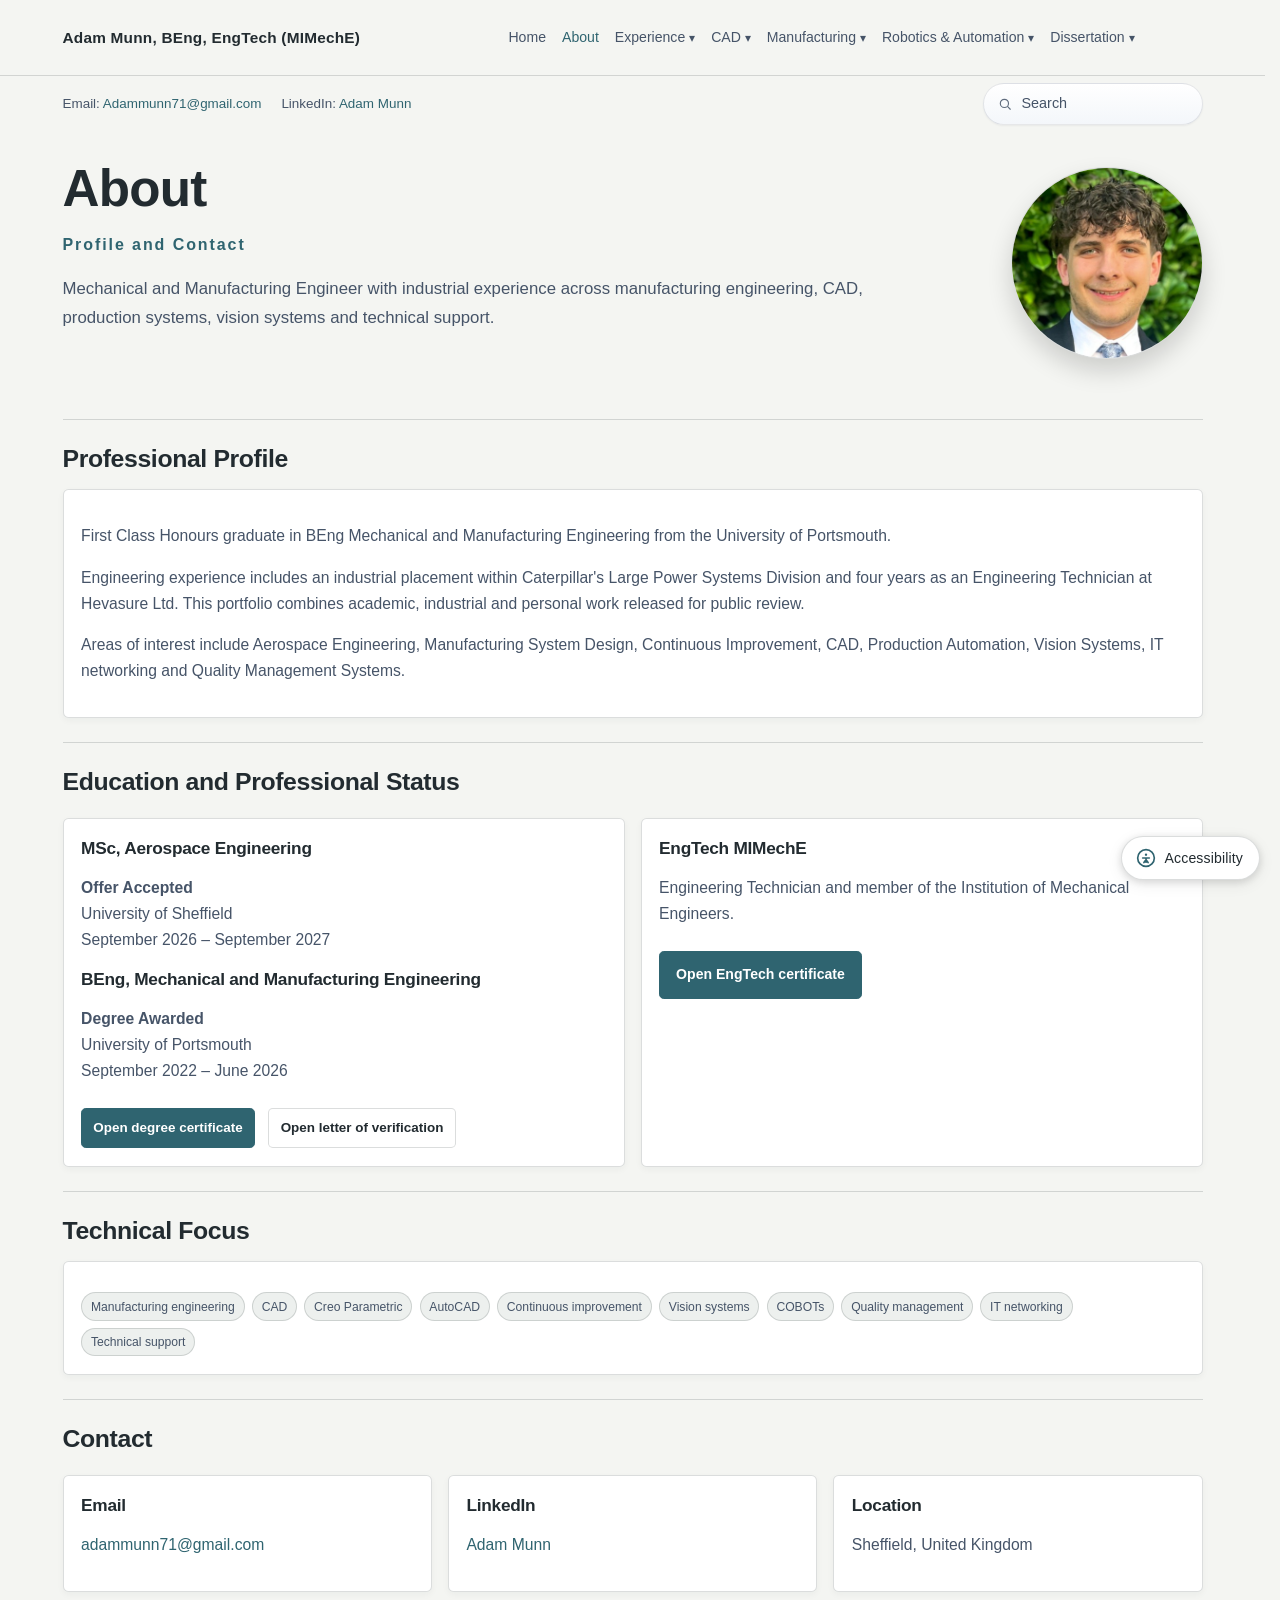
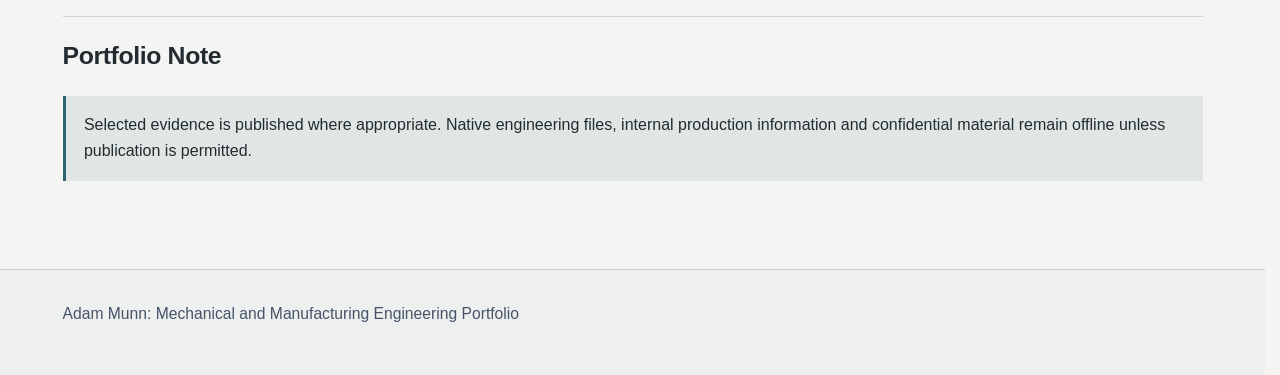
==== about.html @ 0125d8cc "Initial portfolio import" ====
<!DOCTYPE html>
<html lang="en">
<head>
  <meta charset="UTF-8">
  <meta name="viewport" content="width=device-width, initial-scale=1.0">
  <meta name="description" content="Adam Munn engineering portfolio">
  <title>About | Adam Munn</title>
  <link rel="stylesheet" href="assets/styles.css">
  <script>try{if(sessionStorage.getItem('headshotFlip'))document.documentElement.classList.add('flip-pending');}catch(e){}</script>
  <script>(function(){try{var p=JSON.parse(localStorage.getItem('portfolio-a11y-prefs')||'null');var h=document.documentElement;var d={theme:'light',contrast:'normal',textSize:'normal',motion:'auto'};if(p&&typeof p==='object'){for(var k in d){if(p[k])d[k]=p[k];}}h.setAttribute('data-theme',d.theme);h.setAttribute('data-contrast',d.contrast);h.setAttribute('data-text-size',d.textSize);h.setAttribute('data-motion',d.motion);}catch(e){}})();</script>
  <script src="scripts/site-interactions.js?v=4" defer></script>
</head>
<body class="profile-page">
	<!-- Site Header -->
<header class="site-header">
  <div class="nav-wrap">
    <a class="brand" href="index.html">Adam Munn, BEng, EngTech (MIMechE)</a>

    <nav class="nav-links" aria-label="Primary navigation">
      <a href="index.html">Home</a>
      <a href="about.html" class="active">About</a>
      <div class="nav-dropdown">
        <a href="experience.html" class="nav-dropdown-link">
          Experience <span class="nav-caret">▾</span>
        </a>
        <div class="nav-submenu">
          <a href="experience.html#engineering-experience">Engineering Experience</a>
          <a href="experience.html#additional-employment">Additional Employment</a>
          <a href="experience.html#qualifications">Qualifications and Certifications</a>
          <a href="experience.html#awards">Awards and Recognition</a>
        </div>
      </div>

      <div class="nav-dropdown">
        <a href="cad.html" class="nav-dropdown-link">
          CAD <span class="nav-caret">▾</span>
        </a>
        <div class="nav-submenu">
          <a href="cad.html#hevasure-aquila-2">Hevasure Aquila 2</a>
          <a href="cad.html#throttle-valve-assembly">Throttle Valve Assembly</a>
          <a href="cad.html#reverse-engineering-mould-design-cam">Reverse Engineering, Mould Design and CAM</a>
        </div>
      </div>

      <div class="nav-dropdown">
        <a href="manufacturing-systems.html" class="nav-dropdown-link">
          Manufacturing <span class="nav-caret">▾</span>
        </a>
        <div class="nav-submenu">
          <a href="manufacturing-systems.html#hydraulic-disc-brake-caliper-digital-twin">Hydraulic Disc Brake Caliper Digital Twin</a>
          <a href="manufacturing-systems.html#axle-optimisation">Axle Optimisation</a>
          <a href="manufacturing-systems.html#ipv-vision-system-upgrades">IPV Vision-System Upgrades</a>
          <a href="manufacturing-systems.html#output-transfer-gear-line-optimisation">Output Transfer Gear Line Optimisation</a>
        </div>
      </div>

      <div class="nav-dropdown">
        <a href="robotics-automation.html" class="nav-dropdown-link">
          Robotics &amp; Automation <span class="nav-caret">▾</span>
        </a>
        <div class="nav-submenu">
          <a href="robotics-automation.html#industrial-cobot-vision-support">Industrial COBOT and Vision-System Support</a>
          <a href="robotics-automation.html#rrt-path-planning">RRT Path-Planning Simulation</a>
          <a href="robotics-automation.html#portfolio-website-development">Portfolio Website Development</a>
          <a href="robotics-automation.html#live-data-integration">Live Data Integration</a>
        </div>
      </div>

      <div class="nav-dropdown">
        <a href="dissertation.html" class="nav-dropdown-link">
          Dissertation <span class="nav-caret">▾</span>
        </a>
        <div class="nav-submenu">
          <a href="dissertation.html#project-overview">Project Overview</a>
          <a href="dissertation.html#abstract">Abstract</a>
          <a href="dissertation.html#research-approach">Research Approach</a>
          <a href="dissertation.html#selected-findings">Selected Findings</a>
          <a href="dissertation.html#chapter-summaries">Chapter Summaries</a>
          <a href="dissertation.html#submitted-poster">Submitted Poster</a>
          <a href="dissertation.html#supporting-documents">Supporting Documents</a>
        </div>
      </div>
    </nav>
  </div>
</header>
	<!-- Contact Strip -->
  <div class="contact-strip">
    <span>Email: <a href="mailto:Adammunn71@gmail.com">Adammunn71@gmail.com</a></span>
    <span>LinkedIn: <a href="https://www.linkedin.com/in/adammunnuop/" target="_blank" rel="noopener noreferrer">Adam Munn</a></span>
    <button type="button" class="search-open contact-search" aria-label="Search this site (press Ctrl+K)">
      <svg viewBox="0 0 24 24" width="14" height="14" aria-hidden="true" fill="none" stroke="currentColor" stroke-width="2" stroke-linecap="round" stroke-linejoin="round"><circle cx="11" cy="11" r="7"></circle><path d="M21 21l-4.35-4.35"></path></svg>
      <span>Search</span>
      <kbd class="contact-search-kbd">Ctrl K</kbd>
    </button>
  </div>
  <main>
	<!-- Page Hero -->
    <section class="hero profile-hero">
      <div class="hero-copy">
        <h1>About</h1>

    <p class="eyebrow">Profile and Contact</p>

    <p class="lead">
      Mechanical and Manufacturing Engineer with
      industrial experience across manufacturing engineering, CAD, production
      systems, vision systems and technical support.
    </p>
  </div>

  <div class="profile-headshot-wrap">
    <img
      class="profile-headshot"
      src="./images/profile/adam-munn-headshot.png"
      alt="Headshot of Adam Munn"
    >
  </div>
</section>

	<!-- Professional Profile -->
<section>
  <h2>Professional Profile</h2>

  <article class="card">
    <p>
      First Class Honours graduate in BEng Mechanical and Manufacturing Engineering from the University of Portsmouth.      </p>

    <p>
      Engineering experience includes an industrial placement within Caterpillar's
      Large Power Systems Division and four years as an Engineering Technician at
      Hevasure Ltd. This portfolio combines academic, industrial and personal
      work released for public review.
    </p>

    <p>
      Areas of interest include Aerospace Engineering, Manufacturing System Design, Continuous Improvement,
      CAD, Production Automation, Vision Systems, IT networking and
      Quality Management Systems.
    </p>
  </article>
</section>
	<!-- Education and Professional Status -->
<section>
  <h2>Education and Professional Status</h2>
  <div class="grid">
    <article class="card">
	  <h3>MSc, Aerospace Engineering</h3>
      <p>
	  <b> Offer Accepted </b><br>
        University of Sheffield<br>
        September 2026 – September 2027
		</p>
     <h3>BEng, Mechanical and Manufacturing Engineering</h3>
      <p>
	  <b> Degree Awarded </b><br>
        University of Portsmouth<br>
        September 2022 – June 2026
      </p>
      <div class="actions">
        
          <a class="button small"
          href="documents/about/beng-degree-certificate.pdf"
          target="_blank"
          rel="noopener noreferrer"
        >
          Open degree certificate
        </a>
        
         <a class="button secondary small"
          href="documents/about/beng-letter-of-verification.pdf"
          target="_blank"
          rel="noopener noreferrer"
        >
          Open letter of verification
        </a>
      </div>
    </article>
    <article class="card">
  <h3>EngTech MIMechE</h3>

  <p>
    Engineering Technician and member of the Institution of Mechanical Engineers.
  </p>

  <div class="actions">
    <a
      class="button"
      href="documents/about/engtech-certificate.pdf"
      target="_blank"
      rel="noopener noreferrer"
    >
      Open EngTech certificate
    </a>
  </div>
</article>
  </div>
</section>
	<!-- Technical Focus -->
<section>
  <h2>Technical Focus</h2>
  <div class="card">
    <div class="tag-list">
      <span class="tag">Manufacturing engineering</span>
      <span class="tag">CAD</span>
      <span class="tag">Creo Parametric</span>
      <span class="tag">AutoCAD</span>
      <span class="tag">Continuous improvement</span>
      <span class="tag">Vision systems</span>
      <span class="tag">COBOTs</span>
      <span class="tag">Quality management</span>
      <span class="tag">IT networking</span>
      <span class="tag">Technical support</span>
    </div>
  </div>
</section>
	<!-- Contact -->
<section>
  <h2>Contact</h2>
  <div class="grid">
    <article class="card">
      <h3>Email</h3>
      <p>
        <a href="mailto:adammunn71@gmail.com">
          adammunn71@gmail.com
        </a>
      </p>
    </article>
    <article class="card">
      <h3>LinkedIn</h3>

      <p>
        <a
          href="https://www.linkedin.com/in/adammunnuop/"
          target="_blank"
          rel="noopener noreferrer"
        >
          Adam Munn
        </a>
      </p>
    </article>
    <article class="card">
      <h3>Location</h3>
      <p>
        Sheffield, United Kingdom
      </p>
    </article>
  </div>
</section>
	<!-- Portfolio Note -->
<section>
  <h2>Portfolio Note</h2>
  <div class="callout">
    Selected evidence is published where appropriate. Native engineering files,
    internal production information and confidential material remain offline unless
    publication is permitted.
  </div>
</section>
  </main>
	<!-- Site Footer -->
  <footer class="site-footer">
    <div class="footer-wrap">
      <p>Adam Munn: Mechanical and Manufacturing Engineering Portfolio</p>
    </div>
  </footer>
  <script src="scripts/search.js" defer></script>
  <script src="scripts/accessibility.js" defer></script>
</body>
</html>
---- assets/styles.css ----
/* =====================================================================
   Adam Munn: Engineering Portfolio Stylesheet
   ---------------------------------------------------------------------
   Sections in this file:
     Global theme and typography
     Site header, navigation and dropdowns
     Profile hero and headshots
     Shared cards, grids and buttons
     Evidence media (images, videos, figures)
     CAD project page
     Manufacturing project page
     Robotics and automation page (incl. code panel and RRT grid)
     Dissertation page
   ===================================================================== */
* { box-sizing: border-box; }

html {
  scroll-behavior: smooth;
  scrollbar-gutter: stable;
}

body {
  margin: 0;
  font-family: Arial, Helvetica, sans-serif;
  line-height: 1.6;
  color: var(--text);
  background:
    radial-gradient(circle at top right, rgba(56, 189, 248, 0.10), transparent 28rem),
    var(--bg);
}

a { color: var(--accent); text-decoration: none; }
a:hover { text-decoration: underline; }

.site-header {
  position: sticky;
  top: 0;
  z-index: 10;
  backdrop-filter: blur(12px);
  background: rgba(15, 23, 42, 0.92);
  border-bottom: 1px solid var(--border);
}

.nav-wrap {
  max-width: var(--max-width);
  min-height: 4.75rem;
  margin: 0 auto;
  padding: 1rem 1.25rem;
  display: flex;
  align-items: center;
  justify-content: space-between;
  gap: 1rem;
  flex-wrap: nowrap;
}

.brand {
  color: var(--text);
  font-weight: 700;
  letter-spacing: 0.04em;
  white-space: nowrap;
}

.nav-links {
  display: flex;
  flex-wrap: wrap;
  gap: 0.85rem;
  font-size: 0.92rem;
}

.nav-links a {
  color: var(--muted);
}

.nav-links a:hover,
.nav-links a.active {
  color: var(--accent);
  text-decoration: none;
}

.contact-strip {
  max-width: var(--max-width);
  margin: 0 auto;
  padding: 0.45rem 1.25rem 0.7rem;
  display: flex;
  flex-wrap: wrap;
  gap: 1.25rem;
  font-size: 0.84rem;
  color: var(--muted);
}

.contact-strip a {
  color: var(--accent);
}
main {
  max-width: var(--max-width);
  margin: 0 auto;
  padding: 1.25rem 1.25rem 2.5rem;
}

.hero {
  padding: 1.5rem 0 2.5rem;
}

.eyebrow {
  color: var(--accent);
  font-size: 0.85rem;
  letter-spacing: 0.4em;
  font-weight: 700;
}

h1, h2, h3 {
  line-height: 1.2;
  margin-top: 0;
}

h1 {
  max-width: 850px;
  font-size: clamp(2.4rem, 7vw, 5.3rem);
  margin-bottom: 1rem;
}

h2 {
  margin-top: 1.5rem;
  font-size: 2rem;
}

/* Visual break between top-level sections on every page */
main > section + section {
  margin-top: 1.5rem;
  padding-top: 1.5rem;
  border-top: 1px solid var(--border);
}

/* First heading inside a divided section sits tight to the rule */
main > section + section > h2:first-child,
main > section + section > h1:first-child {
  margin-top: 0;
}

.lead {
  max-width: 780px;
  color: var(--muted);
  font-size: 1.13rem;
}

.actions {
  display: flex;
  flex-wrap: wrap;
  gap: 0.85rem;
  margin-top: 1.5rem;
}

.button {
  display: inline-block;
  padding: 0.72rem 1rem;
  border: 1px solid var(--accent);
  border-radius: 0.55rem;
  color: var(--text);
  background: var(--accent-soft);
  font-weight: 700;
}

.button.secondary {
  border-color: var(--border);
  background: transparent;
}

.button:hover { text-decoration: none; filter: brightness(1.12); }

.grid {
  display: grid;
  grid-template-columns: repeat(auto-fit, minmax(245px, 1fr));
  gap: 1rem;
  margin-top: 1.25rem;
}

.card {
  border: 1px solid var(--border);
  border-radius: 0.8rem;
  padding: 1.15rem;
  background: rgba(17, 24, 39, 0.84);
}

.card h3 {
  margin-bottom: 0.4rem;
}

.card p,
.muted {
  color: var(--muted);
}

.tag-list {
  display: flex;
  flex-wrap: wrap;
  gap: 0.45rem;
  margin-top: 0.8rem;
}

.tag {
  border: 1px solid var(--border);
  border-radius: 999px;
  padding: 0.2rem 0.55rem;
  color: var(--muted);
  font-size: 0.8rem;
}

.callout {
  margin: 1.5rem 0;
  padding: 1rem 1.15rem;
  border-left: 4px solid var(--accent);
  background: var(--accent-soft);
}

.page-intro {
  max-width: 780px;
}

.placeholder {
  border: 1px dashed rgba(148, 163, 184, 0.48);
  border-radius: 0.75rem;
  padding: 1rem;
  color: var(--muted);
  background: rgba(15, 23, 42, 0.42);
}

.site-footer {
  border-top: 1px solid var(--border);
  color: var(--muted);
}

.footer-wrap {
  max-width: var(--max-width);
  margin: 0 auto;
  padding: 1rem 1.25rem 2rem;
}

@media (max-width: 780px) {
  .nav-wrap { align-items: flex-start; flex-direction: column; }
  .nav-links { gap: 0.65rem; }
  main { padding-top: 2rem; }
  .hero { padding-top: 2rem; }
}
.evidence-grid {
display: grid;
grid-template-columns: repeat(auto-fit, minmax(260px, 1fr));
gap: 1rem;
margin-top: 1rem;
margin-bottom: 1.75rem;
}

.evidence-item {
margin: 0;
border: 1px solid var(--border);
border-radius: 0.75rem;
overflow: hidden;
background: var(--panel);
}

.evidence-item img {
display: block;
width: 100%;
height: 240px;
object-fit: contain;
background: #ffffff;
}

.evidence-item figcaption {
padding: 0.75rem 0.9rem;
color: var(--muted);
font-size: 0.9rem;
}
.nav-wrap {
flex-wrap: wrap;
}

.nav-links {
align-items: center;
}

.nav-dropdown {
position: relative;
}

.nav-dropdown-link {
display: inline-block;
color: var(--muted);
}

.nav-caret {
font-size: 0.75rem;
}

.nav-submenu {
display: none;
position: absolute;
top: 100%;
left: 0;
z-index: 20;
min-width: 300px;
padding: 0.45rem;
border: 1px solid var(--border);
border-radius: 0.65rem;
background: var(--panel);
box-shadow: 0 0.75rem 1.5rem rgba(32, 40, 48, 0.14);
}

.nav-dropdown:hover .nav-submenu,
.nav-dropdown:focus-within .nav-submenu {
display: grid;
gap: 0.15rem;
}

.nav-submenu a {
display: block;
padding: 0.45rem 0.55rem;
border-radius: 0.35rem;
color: var(--muted);
white-space: nowrap;
}

.nav-submenu a:hover,
.nav-submenu a:focus {
color: var(--accent);
background: var(--accent-soft);
text-decoration: none;
}

@media (max-width: 780px) {
.nav-links {
align-items: flex-start;
}

.nav-submenu {
position: static;
margin-top: 0.35rem;
box-shadow: none;
}
}
#throttle-valve-assembly,
#reverse-engineering-mould-design-cam {
  scroll-margin-top: 7rem;
}
.experience-card {
margin-top: 1rem;
}

.experience-heading {
display: flex;
flex-wrap: wrap;
justify-content: space-between;
gap: 0.75rem;
margin-bottom: 0.8rem;
}

.experience-heading h3 {
margin-bottom: 0.25rem;
}

.role-meta,
.role-dates {
margin: 0;
color: var(--muted);
font-size: 0.92rem;
}

.role-dates {
white-space: nowrap;
}

/* Qualifications section: force single-column so both cards fill the row */
#qualifications .grid {
  grid-template-columns: 1fr;
}

.experience-list {
margin-bottom: 0;
padding-left: 1.2rem;
}

.experience-list li + li {
margin-top: 0.35rem;
}
.cisco-card {
grid-column: 1 / -1;
}

.badge-grid {
display: grid;
grid-template-columns: repeat(auto-fit, minmax(175px, 1fr));
gap: 1rem;
margin-top: 1rem;
}

.badge-item {
  display: flex;
  flex-direction: column;
  padding: 1rem;
  border: 1px solid var(--border);
  border-radius: 0.7rem;
  background: var(--panel);
}

.badge-item img {
display: block;
width: 100%;
height: 130px;
object-fit: contain;
margin-bottom: 0.8rem;
}

.badge-item h4 {
  min-height: 2.6rem;
  margin: 0 0 0.35rem;
  font-size: 1rem;
}

.badge-date {
margin: 0 0 0.8rem;
color: var(--muted);
font-size: 0.84rem;
}

.badge-footer {
  margin-top: auto;
}

.badge-footer .button {
  display: inline-block;
}
.button.small {
padding: 0.5rem 0.7rem;
font-size: 0.84rem;
}
.awards-grid {
  display: grid;
  grid-template-columns: repeat(auto-fit, minmax(260px, 1fr));
  gap: 1rem;
  margin-top: 1rem;
}

.award-card h3 {
  margin-bottom: 0.8rem;
}

.award-card h3 a {
  color: var(--text);
}

.award-card h3 a:hover {
  color: var(--accent);
}

.award-image-preview {
  display: block;
  width: 100%;
  height: auto;
  border: 1px solid var(--border);
  border-radius: 0.55rem;
}

.award-note {
  margin-bottom: 0;
  color: var(--muted);
  font-size: 0.84rem;
}
.dissertation-intro h1 {
max-width: 1080px;
font-size: clamp(2rem, 5vw, 4rem);
}

.dissertation-primary-button {
padding: 0.85rem 1.15rem;
}

.dissertation-grade-card {
max-width: 260px;
}

.dissertation-overview-card {
grid-column: span 2;
}

.dissertation-grade {
margin: 0;
color: var(--accent);
font-size: 3.2rem;
font-weight: 700;
line-height: 1;
}

.summary-list {
display: grid;
gap: 0.75rem;
margin-top: 1rem;
}

.summary-item {
border: 1px solid var(--border);
border-radius: 0.7rem;
background: var(--panel);
}

.summary-item summary {
padding: 0.9rem 1rem;
cursor: pointer;
color: var(--text);
font-weight: 700;
}

.summary-item p {
margin: 0;
padding: 0 1rem 1rem;
color: var(--muted);
}

.dissertation-poster-card {
max-width: 900px;
}

.dissertation-poster-preview {
display: block;
width: 100%;
height: auto;
border: 1px solid var(--border);
border-radius: 0.55rem;
}

@media (max-width: 780px) {
.dissertation-overview-card {
grid-column: auto;
}

.dissertation-grade-card {
max-width: none;
}
}

.manufacturing-project {
  margin-top: 3.25rem;
  padding-top: 2.25rem;
  border-top: 1px solid var(--border);
  scroll-margin-top: 7rem;
}

.manufacturing-project:first-of-type {
  margin-top: 1.5rem;
  padding-top: 0;
  border-top: none;
}

.project-type {
margin-bottom: 0.3rem;
color: var(--accent);
font-size: 0.82rem;
font-weight: 700;
letter-spacing: 0.1em;
text-transform: uppercase;
}

.project-meta {
margin-top: -0.45rem;
color: var(--muted);
font-size: 0.92rem;
}

.manufacturing-evidence-grid {
  grid-template-columns: repeat(2, minmax(0, 1fr));
  gap: 1.25rem;
}

.manufacturing-evidence-grid .evidence-item {
  border-width: 1px;
  border-radius: 0.6rem;
}

.manufacturing-evidence-grid .evidence-item img {
  height: 360px;
  padding: 0.75rem;
  object-fit: contain;
  background: #ffffff;
}

@media (max-width: 780px) {
  .nav-wrap {
    align-items: flex-start;
    flex-direction: column;
    flex-wrap: wrap;
  }

  .nav-links {
    align-items: flex-start;
  }

  .nav-submenu {
    position: static;
    margin-top: 0.35rem;
    box-shadow: none;
  }
}
@media (min-width: 781px) {
.site-header {
min-height: 4.75rem;
}

.nav-wrap {
max-width: var(--max-width);
height: 4.75rem;
min-height: 4.75rem;
margin: 0 auto;
padding: 0 1.25rem;
display: flex;
align-items: center;
justify-content: space-between;
gap: 1rem;
flex-wrap: nowrap;
}

.brand {
flex: 0 0 auto;
white-space: nowrap;
}

.nav-links {
display: flex;
align-items: center;
flex-wrap: nowrap;
gap: 0.85rem;
}
}
.nav-wrap {
  position: relative;
  padding-right: 5.5rem;
}

.header-headshot {
  position: absolute;
  top: 50%;
  right: 1.25rem;
  width: 3.4rem;
  height: 3.4rem;
  border: 1px solid var(--border);
  border-radius: 50%;
  object-fit: cover;
  transform: translateY(-50%);
  background: var(--panel);
}

@media (max-width: 780px) {
  .nav-wrap {
    padding-right: 5rem;
  }

  .header-headshot {
    top: 1rem;
    right: 1rem;
    width: 3rem;
    height: 3rem;
    transform: none;
  }
}

.profile-page .nav-wrap {
  padding-right: 1.25rem;
}

.profile-headshot-wrap {
  max-width: var(--max-width);
  margin: 0 auto;
  padding: 1.25rem 1.25rem 0;
  display: flex;
  justify-content: flex-end;
}

.profile-headshot {
  display: block;
  width: 10rem;
  height: 10rem;
  border: 1px solid var(--border);
  border-radius: 50%;
  object-fit: cover;
  background: var(--panel);
  box-shadow: 0 0.75rem 1.5rem rgba(0, 0, 0, 0.16);
}

@media (max-width: 780px) {
  .profile-page .nav-wrap {
    padding-right: 1.25rem;
  }

  .profile-headshot-wrap {
    padding-top: 1rem;
  }

  .profile-headshot {
    width: 7.5rem;
    height: 7.5rem;
  }
}
:root {
--bg: #f4f5f2;
--panel: #ffffff;
--panel-soft: #edf0ee;
--text: #222b30;
--muted: #465468;
--accent: #2f6470;
--accent-soft: rgba(47, 100, 112, 0.10);
--border: rgba(34, 43, 48, 0.16);
--max-width: 1180px;
}

body {
color: var(--text);
background: var(--bg);
font-family: "Segoe UI", Arial, Helvetica, sans-serif;
line-height: 1.65;
}

.site-header {
background: rgba(244, 245, 242, 0.96);
border-bottom: 1px solid var(--border);
backdrop-filter: blur(10px);
}

@media (min-width: 781px) {
.site-header {
height: 4.75rem !important;
min-height: 4.75rem !important;
max-height: 4.75rem !important;
}

.nav-wrap {
height: 4.75rem !important;
min-height: 4.75rem !important;
max-height: 4.75rem !important;
padding: 0 5.5rem 0 1.25rem !important;
}

}

.brand {
color: var(--text);
font-size: 0.96rem;
font-weight: 700;
letter-spacing: 0.015em;
}

.nav-links {
gap: 1rem;
font-size: 0.88rem;
}

.nav-links a,
.nav-dropdown-link {
color: var(--muted);
}

.nav-links a:hover,
.nav-links a.active,
.nav-dropdown-link:hover,
.nav-dropdown-link.active {
color: var(--accent);
}

.nav-submenu {
border-radius: 0.35rem;
background: var(--panel);
box-shadow: 0 0.65rem 1.4rem rgba(34, 43, 48, 0.12);
}

.nav-submenu a {
border-radius: 0.2rem;
}

main {
max-width: var(--max-width);
padding: 1.6rem 1.25rem 4rem;
}

.hero {
padding: 2rem 0 1.75rem;
}

.page-intro {
max-width: 920px;
padding: 0.01rem 0 0.1rem;
}

.eyebrow {
margin-bottom: 0.45rem;
color: var(--accent);
font-size: 1rem;
font-weight: 700;
letter-spacing: 0.12em;
}

h1,
h2,
h3,
h4 {
color: var(--text);
letter-spacing: -0.015em;
}

h1 {
max-width: 980px;
margin-bottom: 0.85rem;
font-size: clamp(2.15rem, 4vw, 3.7rem);
line-height: 1.08;
}

.dissertation-intro h1 {
max-width: 1080px;
font-size: clamp(2rem, 3.4vw, 3rem);
line-height: 1.12;
}

h2 {
margin-top: 0;
margin-bottom: 0.9rem;
font-size: 1.55rem;
line-height: 1.25;
}

h3 {
margin-bottom: 0.45rem;
font-size: 1.08rem;
line-height: 1.3;
}

h4 {
font-size: 0.98rem;
line-height: 1.35;
}

p,
li {
font-size: 0.98rem;
}

.lead {
max-width: 820px;
color: var(--muted);
font-size: 1.05rem;
line-height: 1.7;
}

.card {
border: 1px solid var(--border);
border-radius: 0.35rem;
padding: 1.1rem;
background: var(--panel);
box-shadow: 0 0.15rem 0.45rem rgba(34, 43, 48, 0.045);
}

.card p,
.muted {
color: var(--muted);
}

.callout {
border-left: 3px solid var(--accent);
background: var(--accent-soft);
}

.button {
border-radius: 0.3rem;
color: #ffffff;
background: var(--accent);
font-size: 0.88rem;
font-weight: 650;
}

.button.secondary {
border-color: var(--border);
color: var(--text);
background: var(--panel);
}

.button:hover {
filter: brightness(1.05);
}

.tag {
border-color: var(--border);
border-radius: 999px;
color: var(--muted);
background: var(--panel-soft);
font-size: 0.76rem;
}

.evidence-item,
.summary-item {
border-radius: 0.35rem;
background: var(--panel);
}

.evidence-item figcaption {
color: var(--muted);
background: var(--panel);
}

.placeholder {
border-color: var(--border);
border-radius: 0.35rem;
color: var(--muted);
background: var(--panel-soft);
}

.header-headshot,
.profile-headshot {
border-color: var(--border);
background: var(--panel);
}

.site-footer {
border-top: 1px solid var(--border);
color: var(--muted);
background: var(--panel-soft);
}

@media (max-width: 780px) {
main {
padding-top: 1.1rem;
}

h1 {
font-size: 2.15rem;
}

.dissertation-intro h1 {
font-size: 2rem;
}

h2 {
font-size: 1.35rem;
}
}

.home-hero {
  display: grid;
  grid-template-columns: minmax(0, 1fr) 13rem;
  align-items: center;
  gap: 3rem;
  padding: 4.5rem 0 2.25rem;
}

.home-hero .hero-copy {
  max-width: 850px;
}

.home-headshot-wrap {
  max-width: none;
  margin: 0;
  padding: 0;
  justify-content: center;
}

.home-headshot {
  width: 12rem;
  height: 12rem;
}

@media (max-width: 780px) {
  .home-hero {
    grid-template-columns: 1fr;
    gap: 1.5rem;
    padding-top: 2rem;
  }

  .home-headshot-wrap {
    justify-content: flex-start;
  }

  .home-headshot {
    width: 8.5rem;
    height: 8.5rem;
  }
}
.profile-page main {
  padding-top: 0 !important;
}

.profile-page .contact-strip {
  padding-bottom: 0.25rem;
}

.home-hero {
  padding-top: 0.25rem !important;
}
.profile-hero {
  display: grid !important;
  grid-template-columns: minmax(0, 1fr) 12rem !important;
  align-items: start !important;
  gap: 3rem !important;
  min-height: auto !important;
  padding: 2rem 0 2.25rem !important;
}

.profile-hero .hero-copy {
  max-width: 900px !important;
}

.profile-hero .profile-headshot-wrap {
  max-width: none !important;
  margin: 0 !important;
  padding: 0.35rem 0 0 !important;
  display: flex !important;
  justify-content: center !important;
  align-self: start !important;
}

.profile-hero .profile-headshot {
  width: 12rem !important;
  height: 12rem !important;
}

@media (max-width: 780px) {
  .profile-hero {
    grid-template-columns: 1fr !important;
    gap: 1.5rem !important;
    padding-top: 1.25rem !important;
  }

  .profile-hero .profile-headshot-wrap {
    justify-content: flex-start !important;
  }

  .profile-hero .profile-headshot {
    width: 8.5rem !important;
    height: 8.5rem !important;
  }
}
.cad-project {
  margin-top: 3rem;
  scroll-margin-top: 7rem;
}

.project-summary-card {
  margin-bottom: 1rem;
}

.industrial-media-grid {
  display: grid;
  grid-template-columns: repeat(2, minmax(0, 1fr));
  gap: 1.25rem;
  margin-top: 1rem;
}

.industrial-media-item {
  margin: 0;
  border: 1px solid var(--border);
  border-radius: 0.35rem;
  overflow: hidden;
  background: var(--panel);
}

.industrial-media-item img,
.industrial-media-item video {
  display: block;
  width: 100%;
  height: 360px;
  object-fit: contain;
  background: #ffffff;
}

.industrial-media-item figcaption {
  padding: 0.8rem 0.9rem;
  color: var(--muted);
  font-size: 0.88rem;
  line-height: 1.5;
  background: var(--panel);
}

@media (max-width: 780px) {
  .industrial-media-grid {
    grid-template-columns: 1fr;
  }

  .industrial-media-item img,
  .industrial-media-item video {
    height: 280px;
  }
}

@media (max-width: 780px) {
  .industrial-media-grid {
    grid-template-columns: 1fr;
  }

  .industrial-media-item img,
  .industrial-media-item video {
    height: 280px;
  }
}
/* CAD intro-to-first-project spacing */
.cad-intro {
  padding-bottom: 0.5rem !important;
  margin-bottom: 0.5rem !important;
}

.cad-intro .lead {
  margin-bottom: 0 !important;
}

#hevasure-aquila-2 {
  margin-top: 0 !important;
  padding-top: 0.5rem !important;
}

#hevasure-aquila-2 h2 {
  margin-top: 0 !important;
}

/* Dissertation title refinement */
.dissertation-intro h1 {
  max-width: 1500px !important;
  font-size: clamp(2rem, 3.7vw, 3.55rem) !important;
  line-height: 1.08 !important;
  letter-spacing: -0.045em !important;
}
.dissertation-intro {
  max-width: 1400px !important;
}
/* Robotics and automation page */
.automation-project {
  margin-top: 3.25rem;
  padding-top: 2.25rem;
  border-top: 1px solid var(--border);
  scroll-margin-top: 7rem;
}

.automation-project:first-of-type {
  margin-top: 1.5rem;
  padding-top: 0;
  border-top: none;
}

.automation-project .card ul {
  margin: 0;
  padding-left: 1.2rem;
  color: var(--muted);
}

.automation-project .card li {
  margin-bottom: 0.45rem;
}
/* Robotics and automation — code display panel */
.code-panel {
  margin-top: 1.25rem;
  padding: 1rem;
  border: 1px solid var(--border);
  border-radius: 0.35rem;
  background: var(--panel);
}

.code-panel pre {
  overflow-x: auto;
  padding: 1rem;
  border: 1px solid var(--border);
  border-radius: 0.35rem;
  background: #f7f8f6;
}

.code-panel code {
  font-family: Consolas, Monaco, "Courier New", monospace;
  font-size: 0.9rem;
  line-height: 1.6;
  color: var(--text);
}
/* RRT side-by-side figure and code layout */
.rrt-output-code-grid {
  display: grid;
  grid-template-columns: minmax(0, 1fr) minmax(360px, 0.95fr);
  gap: 1.25rem;
  align-items: stretch;
  margin-top: 1rem;
  margin-bottom: 1.25rem;
}

.rrt-output-figure,
.rrt-code-panel {
  margin: 0;
  height: 100%;
}

.rrt-output-figure img {
  width: 100%;
  height: 100%;
  max-height: 680px;
  object-fit: contain;
  background: #ffffff;
}

.rrt-code-panel {
  display: flex;
  flex-direction: column;
  overflow: hidden;
}

.rrt-code-panel pre {
  flex: 1;
  max-height: 680px;
  overflow: auto;
}

@media (max-width: 980px) {
  .rrt-output-code-grid {
    grid-template-columns: 1fr;
  }

  .rrt-output-figure img,
  .rrt-code-panel pre {
    max-height: none;
  }
}

/* Softer transitions for interactive elements */
a,
.button,
.card,
.nav-submenu,
.evidence-item,
.industrial-media-item {
  transition:
    color 0.2s ease,
    background-color 0.2s ease,
    border-color 0.2s ease,
    box-shadow 0.2s ease,
    transform 0.2s ease,
    opacity 0.2s ease;
}

/* Subtle card hover */
.card:hover,
.evidence-item:hover,
.industrial-media-item:hover {
  transform: translateY(-2px);
}

/* Respect reduced-motion accessibility setting */
@media (prefers-reduced-motion: reduce) {
  main {
    animation: none !important;
  }

  a,
  .button,
  .card,
  .nav-submenu,
  .evidence-item,
  .industrial-media-item {
    transition: none !important;
  }

  .card:hover,
  .evidence-item:hover,
  .industrial-media-item:hover {
    transform: none !important;
  }
}
/* Smooth scrolling for same-page section links */
html {
  scroll-behavior: smooth;
}
/* ------------------------------------------------------------------ */
/*  JavaScript-enhanced interactions                                  */
/*  Paired with scripts/site-interactions.js                          */
/* ------------------------------------------------------------------ */

/* Scroll-progress indicator */
.scroll-progress {
  position: fixed;
  top: 0;
  left: 0;
  z-index: 9999;
  width: 100%;
  height: 3px;
  background: var(--accent);
  transform: scaleX(0);
  transform-origin: left center;
  transition: transform 0.08s linear;
  pointer-events: none;
}


/* Smooth page-leave */
html.is-leaving main {
  opacity: 0;
  transition: opacity 0.22s ease;
}

/* Smooth page-enter */
html.js main {
  animation: pageFadeIn 0.28s ease both;
}
@keyframes pageFadeIn {
  from { opacity: 0; }
  to   { opacity: 1; }
}

/* Shared-element FLIP: hide the destination headshot while the clone
   is animating into place, so the visitor sees one seamless move. */
html.flip-pending .profile-headshot,
html.flip-pending .header-headshot,
.is-flip-target {
  visibility: hidden;
}

.headshot-flip-clone {
  display: block;
  object-fit: cover;
  border: 1px solid var(--border);
  background: var(--panel);
  box-shadow: 0 6px 20px rgba(0, 0, 0, 0.25);
  transform-origin: top left;
  pointer-events: none;
}

/* Scroll reveal */
html.js .reveal-on-scroll {
  opacity: 0;
  transform: translateY(14px);
  transition:
    opacity 0.5s ease,
    transform 0.5s ease;
}
html.js .reveal-on-scroll.is-visible {
  opacity: 1;
  transform: translateY(0);
}

/* Reduced-motion notice */
.motion-notice {
  position: fixed;
  left: 50%;
  bottom: 1rem;
  transform: translateX(-50%);
  z-index: 10001;
  max-width: 640px;
  width: calc(100% - 2rem);
  background: var(--panel);
  color: var(--text);
  border: 1px solid var(--border);
  border-radius: 8px;
  box-shadow: 0 8px 24px rgba(0, 0, 0, 0.28);
  transition: opacity 0.2s ease, transform 0.2s ease;
}
.motion-notice.is-dismissed {
  opacity: 0;
  transform: translate(-50%, 8px);
}
.motion-notice-inner {
  display: flex;
  align-items: flex-start;
  gap: 0.75rem;
  padding: 0.75rem 1rem;
}
.motion-notice p {
  margin: 0;
  font-size: 0.9rem;
  line-height: 1.4;
  flex: 1;
}
.motion-notice em {
  font-style: normal;
  font-weight: 600;
  color: var(--accent);
}
.motion-notice-close {
  background: transparent;
  border: 0;
  color: inherit;
  font-size: 1.4rem;
  line-height: 1;
  cursor: pointer;
  padding: 0 0.25rem;
}

/* Reduced motion */
@media (prefers-reduced-motion: reduce) {
  .scroll-progress { display: none; }
  html.is-leaving main,
  html.js main,
  html.js .reveal-on-scroll,
  html.js .reveal-on-scroll.is-visible {
    animation: none !important;
    opacity: 1 !important;
    transform: none !important;
    filter: none !important;
    transition: none !important;
  }
}
#engineering-experience,
#additional-employment,
#qualifications,
#awards
#project-overview,
#abstract,
#research-approach,
#selected-findings,
#chapter-summaries,
#submitted-poster,
#supporting-documents {
  scroll-margin-top: 7rem;
}
/* RRT interactive demo */
.rrt-demo-panel {
  margin-top: 1.25rem;
}

.rrt-demo-instructions {
  margin: 0 0 0.9rem;
  color: var(--muted);
  font-size: 0.92rem;
}

.rrt-canvas-wrap {
  border: 1px solid var(--border);
  border-radius: 0.35rem;
  overflow: hidden;
  background: var(--panel-soft);
}

#rrt-canvas {
  display: block;
  width: 100%;
  height: auto;
  cursor: crosshair;
}

.rrt-controls {
  display: flex;
  flex-wrap: wrap;
  align-items: center;
  gap: 0.85rem;
  margin-top: 0.9rem;
}

.rrt-controls label {
  display: inline-flex;
  align-items: center;
  gap: 0.4rem;
  color: var(--muted);
  font-size: 0.88rem;
}

.rrt-controls select,
.rrt-controls input[type="number"] {
  padding: 0.35rem 0.5rem;
  border: 1px solid var(--border);
  border-radius: 0.3rem;
  background: var(--panel);
  color: var(--text);
  font-family: inherit;
  font-size: 0.88rem;
}

.rrt-controls input[type="range"] {
  width: 8rem;
}

.rrt-status {
  margin: 0.9rem 0 0;
  padding: 0.5rem 0.75rem;
  border: 1px solid var(--border);
  border-radius: 0.3rem;
  background: var(--panel-soft);
  color: var(--muted);
  font-family: Consolas, Monaco, "Courier New", monospace;
  font-size: 0.82rem;
  white-space: pre;
  overflow-x: auto;
}
/* Search Bar */
.contact-strip { align-items: center; }

.contact-search {
  display: inline-flex;
  align-items: center;
  gap: 0.6rem;
  margin-left: auto;
  min-width: 220px;
  padding: 0.5rem 1rem 0.5rem 0.9rem;
  font: inherit;
  font-size: 0.9rem;
  color: var(--muted, #5a6472);
  background: linear-gradient(180deg, rgba(255,255,255,0.95), rgba(243,246,250,0.95));
  border: 1px solid rgba(15, 23, 42, 0.1);
  border-radius: 999px;
  box-shadow:
    0 1px 2px rgba(15, 23, 42, 0.05),
    0 1px 0 rgba(255, 255, 255, 0.6) inset;
  cursor: pointer;
  transition: background 0.15s ease, box-shadow 0.15s ease, transform 0.05s ease, color 0.15s ease;
}
.contact-search:hover {
  color: var(--text, #0f172a);
  background: linear-gradient(180deg, #ffffff, #eef2f7);
  box-shadow:
    0 2px 6px rgba(15, 23, 42, 0.09),
    0 1px 0 rgba(255, 255, 255, 0.7) inset;
}
.contact-search:focus-visible {
  outline: 2px solid var(--accent, #2563eb);
  outline-offset: 2px;
}
.contact-search:active { transform: translateY(1px); }
.contact-search svg { flex: 0 0 auto; opacity: 0.85; }

.contact-search-kbd { display: none; }

@media (max-width: 640px) {
  .contact-search { margin-left: 0; }
  .contact-search-kbd { display: none; }
}
.search-modal { position: fixed; inset: 0; z-index: 9999; display: flex; align-items: flex-start; justify-content: center; padding-top: 10vh; }
.search-modal[hidden] { display: none; }
.search-modal-backdrop { position: absolute; inset: 0; background: rgba(15, 23, 42, 0.5); backdrop-filter: blur(2px); }
.search-modal-panel { position: relative; width: min(880px, 92vw); max-height: 70vh; display: flex; flex-direction: column; background: #ffffff; border-radius: 12px; box-shadow: 0 20px 60px rgba(0,0,0,0.3); overflow: hidden; }
.search-input { width: 100%; padding: 1rem 1.25rem; font-size: 1rem; border: none; border-bottom: 1px solid rgba(15, 23, 42, 0.08); outline: none; box-sizing: border-box; }
.search-status { padding: 0.5rem 1.25rem; font-size: 0.8rem; color: #5a6472; border-bottom: 1px solid rgba(15, 23, 42, 0.05); min-height: 1rem; }
.search-status:empty { display: none; }
.search-results { list-style: none; margin: 0; padding: 0; overflow-y: auto; flex: 1; }
.search-result { border-bottom: 1px solid rgba(15, 23, 42, 0.05); }
.search-result.selected { background: #f1f5f9; }
.search-result-link { display: block; padding: 0.75rem 1.25rem; color: inherit; text-decoration: none; }
.search-result-title { font-weight: 500; font-size: 0.95rem; margin-bottom: 0.25rem; color: #0f172a; }
.search-result-snippet { font-size: 0.85rem; color: #5a6472; line-height: 1.4; }
.search-result-snippet mark { background: #fef08a; color: inherit; padding: 0 2px; border-radius: 2px; }

/* ---------------------------------------------------------------
   Site architecture diagram (Robotics & Automation page)
   --------------------------------------------------------------- */
.site-arch-figure {
  margin: 1.5rem 0 2rem;
  padding: 1.25rem;
  background: var(--panel);
  border: 1px solid var(--border);
  border-radius: 8px;
}

.site-arch-caption {
  color: var(--muted);
  font-size: 0.95rem;
  margin: 0 0 1rem;
  line-height: 1.5;
}

.site-arch-wrap {
  width: 100%;
  overflow-x: auto;
}

.site-arch-svg {
  width: 100%;
  height: auto;
  min-width: 720px;
  display: block;
  color: var(--accent);
}

.site-arch-svg text {
  font-family: inherit;
  font-size: 12px;
  fill: var(--text);
  pointer-events: none;
}

.site-arch-svg .arch-col-label {
  font-size: 12px;
  font-weight: 600;
  fill: var(--muted);
  letter-spacing: 0.04em;
  text-transform: uppercase;
}

.site-arch-svg .arch-sub {
  font-size: 10.5px;
  fill: var(--muted);
}

.site-arch-svg .arch-node rect {
  fill: var(--panel-soft);
  stroke: var(--border);
  stroke-width: 1;
  transition: fill 0.2s ease, stroke 0.2s ease, transform 0.2s ease;
}

.site-arch-svg .arch-node:hover rect,
.site-arch-svg .arch-node--active rect {
  fill: var(--accent-soft);
  stroke: var(--accent);
}

.site-arch-svg .arch-asset rect { stroke-dasharray: 0; }
.site-arch-svg .arch-data  rect { stroke-dasharray: 4 3; }

.site-arch-svg .arch-edges path {
  stroke: var(--border);
  stroke-width: 1.25;
  opacity: 0.85;
}

.site-arch-svg .arch-flow {
  stroke: none;
  fill: none;
}

.site-arch-svg .arch-pulse {
  fill: var(--accent);
  opacity: 0.9;
}

.site-arch-svg .arch-pulse--return {
  fill: #b8862b; /* warm tone for return trip, distinct from accent */
  opacity: 0.85;
}

.site-arch-svg .arch-legend text {
  fill: var(--muted);
  font-size: 11px;
}
.site-arch-svg .arch-legend circle {
  fill: var(--accent);
}

@media (prefers-reduced-motion: reduce) {
  .site-arch-svg .arch-pulse { display: none; }
}

@media (max-width: 700px) {
  .site-arch-caption { font-size: 0.9rem; }
}
/* Architecture diagram: hover-highlight states */
.site-arch-svg.is-highlighting .arch-node rect { opacity: 0.35; }
.site-arch-svg.is-highlighting .arch-edges path { opacity: 0.2; }

.site-arch-svg .arch-node.is-active rect {
  opacity: 1;
  fill: var(--accent-soft);
  stroke: var(--accent);
  stroke-width: 1.75;
}

.site-arch-svg .arch-edges path.is-active {
  opacity: 1;
  stroke: var(--accent);
  stroke-width: 2;
}

.site-arch-svg .arch-node { cursor: pointer; }
/* Page→asset edges: hidden by default, redrawn dynamically from the hovered page */
.site-arch-svg .arch-edges path[data-from="pages"]:not(.is-active) {
  opacity: 0;
}
/* Architecture diagram: legend swatches match the two pulse colours */
.site-arch-svg .arch-legend circle.arch-legend-out { fill: var(--accent); }
.site-arch-svg .arch-legend circle.arch-legend-ret { fill: #b8862b; }
/* Suppress the browser's default focus outline on SVG nodes;
   the .is-active teal border is our focus indicator instead */
.site-arch-svg .arch-node:focus {
  outline: none;
}
.site-arch-svg .arch-node:focus-visible rect {
  stroke: var(--accent);
  stroke-width: 2;
  fill: var(--accent-soft);
}
/* Architecture diagram: locked (click-selected) node gets a slightly heavier ring */
.site-arch-svg .arch-node.is-locked rect {
  stroke-width: 2.5;
}
/* ---------------------------------------------------------------
   Accessibility & theming — CSS variable overrides
   --------------------------------------------------------------- */

/* Dark theme */
[data-theme="dark"] {
  --bg:          #1a1f22;
  --panel:       #242a2e;
  --panel-soft:  #2d3438;
  --text:        #e8ecef;
  --muted:       #a0aab3;
  --accent:      #6aa5b0;
  --accent-soft: rgba(106, 165, 176, 0.15);
  --border:      rgba(232, 236, 239, 0.14);
}

/* High-contrast (light) */
[data-contrast="high"] {
  --bg:          #ffffff;
  --panel:       #ffffff;
  --panel-soft:  #f0f0f0;
  --text:        #000000;
  --muted:       #000000;
  --accent:      #0000cc;
  --accent-soft: #ffff00;
  --border:      #000000;
}

/* High-contrast (dark) */
[data-contrast="high"][data-theme="dark"] {
  --bg:          #000000;
  --panel:       #000000;
  --panel-soft:  #1a1a1a;
  --text:        #ffffff;
  --muted:       #ffffff;
  --accent:      #ffff00;
  --accent-soft: rgba(255, 255, 0, 0.15);
  --border:      #ffffff;
}

/* Text-size scaling — rem-based measurements will scale automatically */
[data-text-size="large"]  { font-size: 112.5%; }
[data-text-size="xlarge"] { font-size: 125%; }

/* Reduced motion */
[data-motion="reduced"] *,
[data-motion="reduced"] *::before,
[data-motion="reduced"] *::after {
  animation-duration: 0.001ms !important;
  animation-iteration-count: 1 !important;
  transition-duration: 0.001ms !important;
  scroll-behavior: auto !important;
}
[data-motion="reduced"] .arch-pulse,
[data-motion="reduced"] .site-arch-svg .arch-flow { display: none; }

/* Architecture diagram: dark-mode + high-contrast adjustments for the gold return-pulse */
[data-theme="dark"] .site-arch-svg .arch-pulse--return,
[data-theme="dark"] .site-arch-svg .arch-legend circle.arch-legend-ret {
  fill: #e0a850;
}
[data-contrast="high"] .site-arch-svg .arch-pulse--return,
[data-contrast="high"] .site-arch-svg .arch-legend circle.arch-legend-ret {
  fill: #cc6600;
}

/* Body background transitions smoothly between themes */
body {
  transition: background-color 0.2s ease, color 0.2s ease;
}

/* ---------------------------------------------------------------
   Floating accessibility widget
   --------------------------------------------------------------- */
.a11y-widget {
  position: fixed;
  bottom: 1.25rem;
  right: 1.25rem;
  z-index: 1000;
  font-family: inherit;
}

.a11y-toggle {
  height: 44px;
  padding: 0 1rem 0 0.85rem;
  border-radius: 22px;
  border: 1px solid var(--border);
  background: var(--panel);
  color: var(--accent);
  cursor: pointer;
  box-shadow: 0 2px 8px rgba(0,0,0,0.12), 0 4px 16px rgba(0,0,0,0.08);
  display: inline-flex;
  align-items: center;
  gap: 0.55rem;
  font-family: inherit;
  transition: transform 0.2s ease, box-shadow 0.2s ease, background 0.2s ease;
}
.a11y-toggle-label {
  font-size: 0.88rem;
  font-weight: 500;
  color: var(--text);
  letter-spacing: 0.01em;
}
}
.a11y-toggle:hover { transform: translateY(-2px); box-shadow: 0 4px 14px rgba(0,0,0,0.18); }
.a11y-toggle:focus-visible { outline: 2px solid var(--accent); outline-offset: 2px; }

.a11y-panel {
  position: absolute;
  bottom: calc(100% + 0.75rem);
  right: 0;
  min-width: 280px;
  background: var(--panel);
  color: var(--text);
  border: 1px solid var(--border);
  border-radius: 10px;
  padding: 1rem 1.25rem;
  box-shadow: 0 8px 24px rgba(0,0,0,0.14), 0 16px 48px rgba(0,0,0,0.08);
  opacity: 0;
  transform: translateY(8px);
  pointer-events: none;
  transition: opacity 0.18s ease, transform 0.18s ease;
}
.a11y-widget[data-open="true"] .a11y-panel {
  opacity: 1;
  transform: translateY(0);
  pointer-events: auto;
}

.a11y-panel-header {
  display: flex;
  align-items: center;
  justify-content: space-between;
  margin-bottom: 0.75rem;
}
.a11y-panel-header h3 {
  margin: 0;
  font-size: 0.95rem;
  color: var(--text);
}
.a11y-close {
  background: transparent;
  border: none;
  color: var(--muted);
  font-size: 1.4rem;
  line-height: 1;
  cursor: pointer;
  padding: 0 0.35rem;
}
.a11y-close:hover { color: var(--text); }

.a11y-row {
  display: flex;
  align-items: center;
  justify-content: space-between;
  margin: 0.55rem 0;
  gap: 0.75rem;
}
.a11y-label {
  font-size: 0.85rem;
  color: var(--muted);
}

.a11y-group {
  display: inline-flex;
  border: 1px solid var(--border);
  border-radius: 6px;
  overflow: hidden;
}
.a11y-group button {
  background: transparent;
  color: var(--text);
  border: none;
  border-left: 1px solid var(--border);
  padding: 0.35rem 0.7rem;
  font-size: 0.82rem;
  font-family: inherit;
  cursor: pointer;
  transition: background 0.15s ease, color 0.15s ease;
}
.a11y-group button:first-child { border-left: none; }
.a11y-group button:hover { background: var(--accent-soft); }
.a11y-group button.is-selected {
  background: var(--accent);
  color: #ffffff;
}
[data-contrast="high"] .a11y-group button.is-selected {
  color: var(--bg);
}

.a11y-reset {
  margin-top: 0.85rem;
  width: 100%;
  background: transparent;
  border: 1px solid var(--border);
  color: var(--muted);
  padding: 0.45rem;
  border-radius: 6px;
  font-size: 0.8rem;
  font-family: inherit;
  cursor: pointer;
  transition: color 0.15s ease, border-color 0.15s ease;
}
.a11y-reset:hover { color: var(--text); border-color: var(--accent); }

@media (max-width: 640px) {
  .a11y-panel { min-width: 240px; right: 0; }
}
/* Themed overrides: elements that use hard-coded palette values */

/* Buttons that fill with a solid accent need contrasting text.
   In dark/high-contrast modes the accent is light (yellow/pale teal),
   so white text becomes unreadable. Switch to dark text on those buttons. */
[data-theme="dark"] .button,
[data-contrast="high"] .button {
  color: var(--bg);
}
[data-theme="dark"] .button.secondary,
[data-contrast="high"] .button.secondary {
  color: var(--text);
  background: transparent;
}

/* Search field/input and select controls */
[data-theme="dark"] input,
[data-theme="dark"] select,
[data-theme="dark"] textarea,
[data-contrast="high"] input,
[data-contrast="high"] select,
[data-contrast="high"] textarea {
  background: var(--panel);
  color: var(--text);
  border: 1px solid var(--border);
}
[data-theme="dark"] input::placeholder,
[data-contrast="high"] input::placeholder {
  color: var(--muted);
  opacity: 1;
}

/* Search overlay panel (from search.js) — inherits panel colours */
[data-theme="dark"] .search-overlay,
[data-theme="dark"] .search-panel,
[data-theme="dark"] .search-results,
[data-contrast="high"] .search-overlay,
[data-contrast="high"] .search-panel,
[data-contrast="high"] .search-results {
  background: var(--panel);
  color: var(--text);
  border-color: var(--border);
}
[data-theme="dark"] .search-result,
[data-contrast="high"] .search-result {
  color: var(--text);
  border-color: var(--border);
}
[data-theme="dark"] .search-result:hover,
[data-theme="dark"] .search-result.is-active,
[data-contrast="high"] .search-result:hover,
[data-contrast="high"] .search-result.is-active {
  background: var(--accent-soft);
}

/* Contact-strip search button (Ctrl+K trigger) */
[data-theme="dark"] .search-open,
[data-contrast="high"] .search-open {
  background: var(--panel);
  color: var(--text);
  border-color: var(--border);
}
[data-theme="dark"] .contact-search-kbd,
[data-contrast="high"] .contact-search-kbd {
  background: var(--panel-soft);
  color: var(--text);
  border-color: var(--border);
}

/* Navigation dropdown submenus — need to match theme, not stay white */
[data-theme="dark"] .nav-submenu,
[data-contrast="high"] .nav-submenu {
  background: var(--panel);
  border: 1px solid var(--border);
  box-shadow: 0 8px 24px rgba(0,0,0,0.4);
}
[data-theme="dark"] .nav-submenu a,
[data-contrast="high"] .nav-submenu a {
  color: var(--text);
}
[data-theme="dark"] .nav-submenu a:hover,
[data-contrast="high"] .nav-submenu a:hover {
  background: var(--accent-soft);
  color: var(--accent);
}

/* Contact strip and site header */
[data-theme="dark"] .site-header,
[data-theme="dark"] .contact-strip,
[data-theme="dark"] .site-footer,
[data-contrast="high"] .site-header,
[data-contrast="high"] .contact-strip,
[data-contrast="high"] .site-footer {
  background: var(--panel);
  color: var(--text);
  border-color: var(--border);
}

/* Code blocks and inline code — keep readable in dark mode */
[data-theme="dark"] code,
[data-theme="dark"] pre,
[data-contrast="high"] code,
[data-contrast="high"] pre {
  background: var(--panel-soft);
  color: var(--text);
  border-color: var(--border);
}

/* Cards and figures */
[data-theme="dark"] .card,
[data-theme="dark"] figure,
[data-contrast="high"] .card,
[data-contrast="high"] figure {
  background: var(--panel);
  color: var(--text);
  border-color: var(--border);
}

/* Tag chips */
[data-theme="dark"] .tag,
[data-contrast="high"] .tag {
  background: var(--panel-soft);
  color: var(--text);
  border-color: var(--border);
}
/* ---------------------------------------------------------------
   Comment box (About page)
   --------------------------------------------------------------- */
.comment-box {
  margin: 2.5rem 0;
  padding: 1.75rem 2rem;
  background: var(--panel);
  border: 1px solid var(--border);
  border-radius: 10px;
}

.comment-box > h2 {
  margin: 0 0 0.5rem;
  color: var(--text);
}

.comment-box .comment-box-intro {
  color: var(--muted);
  margin: 0 0 1.5rem;
  line-height: 1.55;
}

.comment-box .comment-form {
  display: flex;
  flex-direction: column;
  gap: 1.1rem;
}

.comment-box .comment-row {
  display: flex !important;
  flex-direction: column !important;
  gap: 0.4rem;
  width: 100%;
}

.comment-box .comment-row label {
  font-size: 0.85rem;
  font-weight: 500;
  color: var(--muted);
  letter-spacing: 0.02em;
  display: block;
}

.comment-box .comment-row input,
.comment-box .comment-row textarea {
  width: 100%;
  box-sizing: border-box;
  font-family: inherit;
  font-size: 0.95rem;
  padding: 0.65rem 0.85rem;
  background: var(--panel-soft);
  border: 1px solid var(--border);
  border-radius: 8px;
  color: var(--text);
  transition: border-color 0.15s ease, box-shadow 0.15s ease;
}

.comment-box .comment-row input:focus,
.comment-box .comment-row textarea:focus {
  outline: none;
  border-color: var(--accent);
  box-shadow: 0 0 0 3px var(--accent-soft);
}

.comment-box .comment-row textarea {
  resize: vertical;
  min-height: 140px;
  line-height: 1.5;
  font-family: inherit;
}

.comment-box .comment-actions {
  display: flex;
  align-items: center;
  gap: 1rem;
  flex-wrap: wrap;
  margin-top: 0.25rem;
}

.comment-box .comment-hint {
  color: var(--muted);
  font-size: 0.82rem;
}

@media (max-width: 640px) {
  .comment-box { padding: 1.25rem; }
/* ---------------------------------------------------------------
   Live carbon intensity dashboard
   --------------------------------------------------------------- */
.carbon-dashboard {
  margin: 2rem 0 2.5rem;
  padding: 1.5rem 1.75rem;
  background: var(--panel);
  border: 1px solid var(--border);
  border-radius: 10px;
}

.carbon-header {
  display: flex;
  align-items: baseline;
  justify-content: space-between;
  flex-wrap: wrap;
  gap: 0.5rem;
  margin-bottom: 1.25rem;
}
.carbon-header h2 {
  margin: 0;
  color: var(--text);
}
.carbon-status {
  font-size: 0.8rem;
  color: var(--muted);
  padding: 0.2rem 0.6rem;
  background: var(--panel-soft);
  border: 1px solid var(--border);
  border-radius: 999px;
}
.carbon-status.is-live::before {
  content: "";
  display: inline-block;
  width: 7px; height: 7px;
  margin-right: 6px;
  border-radius: 50%;
  background: #3aa856;
  vertical-align: middle;
  animation: carbon-pulse 2s ease-in-out infinite;
}
.carbon-status.is-error { color: #c85555; border-color: #c85555; }

@keyframes carbon-pulse {
  0%, 100% { opacity: 1; }
  50%      { opacity: 0.35; }
}

.carbon-grid {
  display: grid;
  grid-template-columns: minmax(180px, 1fr) minmax(240px, 2fr) minmax(220px, 1.4fr);
  gap: 1.5rem;
  align-items: start;
}
@media (max-width: 800px) {
  .carbon-grid { grid-template-columns: 1fr; }
}

.carbon-current {
  display: flex;
  flex-direction: column;
  gap: 0.35rem;
}
.carbon-value {
  font-size: 2.4rem;
  font-weight: 600;
  color: var(--text);
  line-height: 1;
  display: flex;
  align-items: baseline;
  gap: 0.4rem;
  flex-wrap: wrap;
}
.carbon-unit {
  font-size: 0.85rem;
  font-weight: 400;
  color: var(--muted);
}
.carbon-label {
  font-size: 0.9rem;
  font-weight: 500;
  color: var(--accent);
  text-transform: capitalize;
}
.carbon-label[data-level="very-low"]  { color: #2e7d5a; }
.carbon-label[data-level="low"]       { color: #3aa856; }
.carbon-label[data-level="moderate"]  { color: #c99a3a; }
.carbon-label[data-level="high"]      { color: #c46b3a; }
.carbon-label[data-level="very-high"] { color: #c85555; }
.carbon-time {
  font-size: 0.78rem;
  color: var(--muted);
}

.carbon-spark {
  min-width: 0;
}
.carbon-spark-label {
  font-size: 0.82rem;
  color: var(--muted);
  margin-bottom: 0.35rem;
}
.carbon-spark-svg {
  width: 100%;
  height: 80px;
  display: block;
  color: var(--accent);
}
.carbon-spark-axis {
  display: flex;
  justify-content: space-between;
  font-size: 0.7rem;
  color: var(--muted);
  margin-top: 0.25rem;
}

.carbon-mix-label {
  font-size: 0.82rem;
  color: var(--muted);
  margin-bottom: 0.35rem;
}
.carbon-mix-bar {
  width: 100%;
  height: 22px;
  display: flex;
  border-radius: 4px;
  overflow: hidden;
  background: var(--panel-soft);
}
.carbon-mix-bar > span {
  display: block;
  height: 100%;
}
.carbon-mix-legend {
  list-style: none;
  padding: 0;
  margin: 0.5rem 0 0;
  display: grid;
  grid-template-columns: repeat(2, 1fr);
  gap: 0.25rem 0.75rem;
  font-size: 0.78rem;
  color: var(--text);
}
.carbon-mix-legend li {
  display: flex;
  align-items: center;
  gap: 0.4rem;
}
.carbon-mix-legend .carbon-swatch {
  width: 10px; height: 10px;
  border-radius: 2px;
  flex-shrink: 0;
}
.carbon-mix-legend .carbon-pct {
  color: var(--muted);
  margin-left: auto;
}

.carbon-method {
  margin-top: 1.5rem;
  padding-top: 1rem;
  border-top: 1px solid var(--border);
}
.carbon-method summary {
  cursor: pointer;
  color: var(--accent);
  font-size: 0.9rem;
  font-weight: 500;
  padding: 0.2rem 0;
}
.carbon-method summary:hover { text-decoration: underline; }
.carbon-method ol {
  margin: 0.75rem 0 0;
  padding-left: 1.25rem;
  color: var(--muted);
  font-size: 0.88rem;
  line-height: 1.55;
}
.carbon-method ol li { margin-bottom: 0.35rem; }
.carbon-method code {
  background: var(--panel-soft);
  padding: 0.05rem 0.35rem;
  border-radius: 3px;
  font-size: 0.85em;
}
/* Carbon dashboard: refresh button */
.carbon-header-controls {
  display: inline-flex;
  align-items: center;
  gap: 0.5rem;
}
.carbon-refresh {
  display: inline-flex;
  align-items: center;
  gap: 0.35rem;
  padding: 0.25rem 0.6rem;
  font-size: 0.78rem;
  font-family: inherit;
  color: var(--muted);
  background: var(--panel-soft);
  border: 1px solid var(--border);
  border-radius: 999px;
  cursor: pointer;
  transition: color 0.15s ease, border-color 0.15s ease, background 0.15s ease;
}
.carbon-refresh:hover {
  color: var(--accent);
  border-color: var(--accent);
}
.carbon-refresh:focus-visible {
  outline: 2px solid var(--accent);
  outline-offset: 2px;
}
.carbon-refresh[disabled] {
  cursor: not-allowed;
  opacity: 0.55;
}
.carbon-refresh svg {
  transition: transform 0.3s ease;
}
.carbon-refresh.is-refreshing svg {
  animation: carbon-spin 0.8s linear infinite;
}
@keyframes carbon-spin {
  from { transform: rotate(0deg); }
  to   { transform: rotate(360deg); }
}

/* Carbon dashboard: donut chart */
.carbon-mix-donut-wrap {
  display: grid;
  grid-template-columns: 160px 1fr;
  gap: 1rem;
  align-items: center;
}
@media (max-width: 640px) {
  .carbon-mix-donut-wrap { grid-template-columns: 1fr; justify-items: center; }
}

.carbon-mix-donut {
  width: 160px;
  height: 160px;
  display: block;
}
.carbon-mix-donut path {
  transition: opacity 0.2s ease, transform 0.2s ease;
  transform-origin: 80px 80px;
  cursor: default;
}
.carbon-mix-donut.is-hovering path { opacity: 0.35; }
.carbon-mix-donut path.is-hover {
  opacity: 1;
  transform: scale(1.03);
}

.carbon-donut-center-label {
  font-size: 10px;
  fill: var(--muted);
  letter-spacing: 0.06em;
  text-transform: uppercase;
}
.carbon-donut-center-value {
  font-size: 22px;
  font-weight: 600;
  fill: var(--text);
}
/* Constrain the donut hard against runaway sizing */
.carbon-mix-donut {
  width: 160px !important;
  height: 160px !important;
  max-width: 160px !important;
  max-height: 160px !important;
  flex-shrink: 0;
}

/* Sparkline axis layout */
.carbon-spark-title {
  font-size: 0.85rem;
  color: var(--muted);
  margin-bottom: 0.5rem;
  font-weight: 500;
}

.carbon-spark-plot {
  display: grid;
  grid-template-columns: 52px 1fr;
  gap: 0.5rem;
  align-items: stretch;
}

.carbon-spark-ylabels {
  display: flex;
  flex-direction: column;
  justify-content: space-between;
  align-items: flex-end;
  height: 80px;
  font-size: 0.72rem;
  color: var(--muted);
  font-variant-numeric: tabular-nums;
  line-height: 1;
}
.carbon-spark-yunit {
  color: var(--muted);
  font-size: 0.68rem;
  letter-spacing: 0.03em;
}

.carbon-spark-svg {
  width: 100%;
  height: 80px;
  display: block;
  color: var(--accent);
}

.carbon-spark-xlabels {
  display: grid;
  grid-template-columns: 52px repeat(3, 1fr);
  font-size: 0.7rem;
  color: var(--muted);
  margin-top: 0.4rem;
}
.carbon-spark-xlabels span:nth-child(1) { grid-column: 2; text-align: left; }
.carbon-spark-xlabels span:nth-child(2) { grid-column: 3; text-align: center; }
.carbon-spark-xlabels span:nth-child(3) { grid-column: 4; text-align: right; }

.carbon-spark-xtitle {
  text-align: center;
  font-size: 0.72rem;
  color: var(--muted);
  margin-top: 0.15rem;
  padding-left: 52px; /* Align with plot, not Y labels */
  letter-spacing: 0.03em;
}
/* Diagnostic: swatches must always show colour */
.carbon-mix-legend .carbon-swatch {
  display: inline-block;
  width: 10px;
  height: 10px;
  min-width: 10px;
  border-radius: 2px;
  flex-shrink: 0;
}
/* Visitor counter */
.visit-counter {
  margin: 2.5rem auto 1rem;
  max-width: 260px;
  padding: 0.75rem 1rem;
  background: var(--panel);
  border: 1px solid var(--border);
  border-radius: 999px;
}
.visit-counter-inner {
  display: flex;
  align-items: center;
  gap: 0.75rem;
  justify-content: center;
}
.visit-counter-icon {
  color: var(--accent);
  display: flex;
  align-items: center;
}
.visit-counter-text {
  display: flex;
  align-items: baseline;
  gap: 0.5rem;
}
.visit-counter-label {
  font-size: 0.78rem;
  color: var(--muted);
  letter-spacing: 0.02em;
}
.visit-counter-value {
  font-size: 1.1rem;
  font-weight: 600;
  color: var(--text);
  font-variant-numeric: tabular-nums;
}
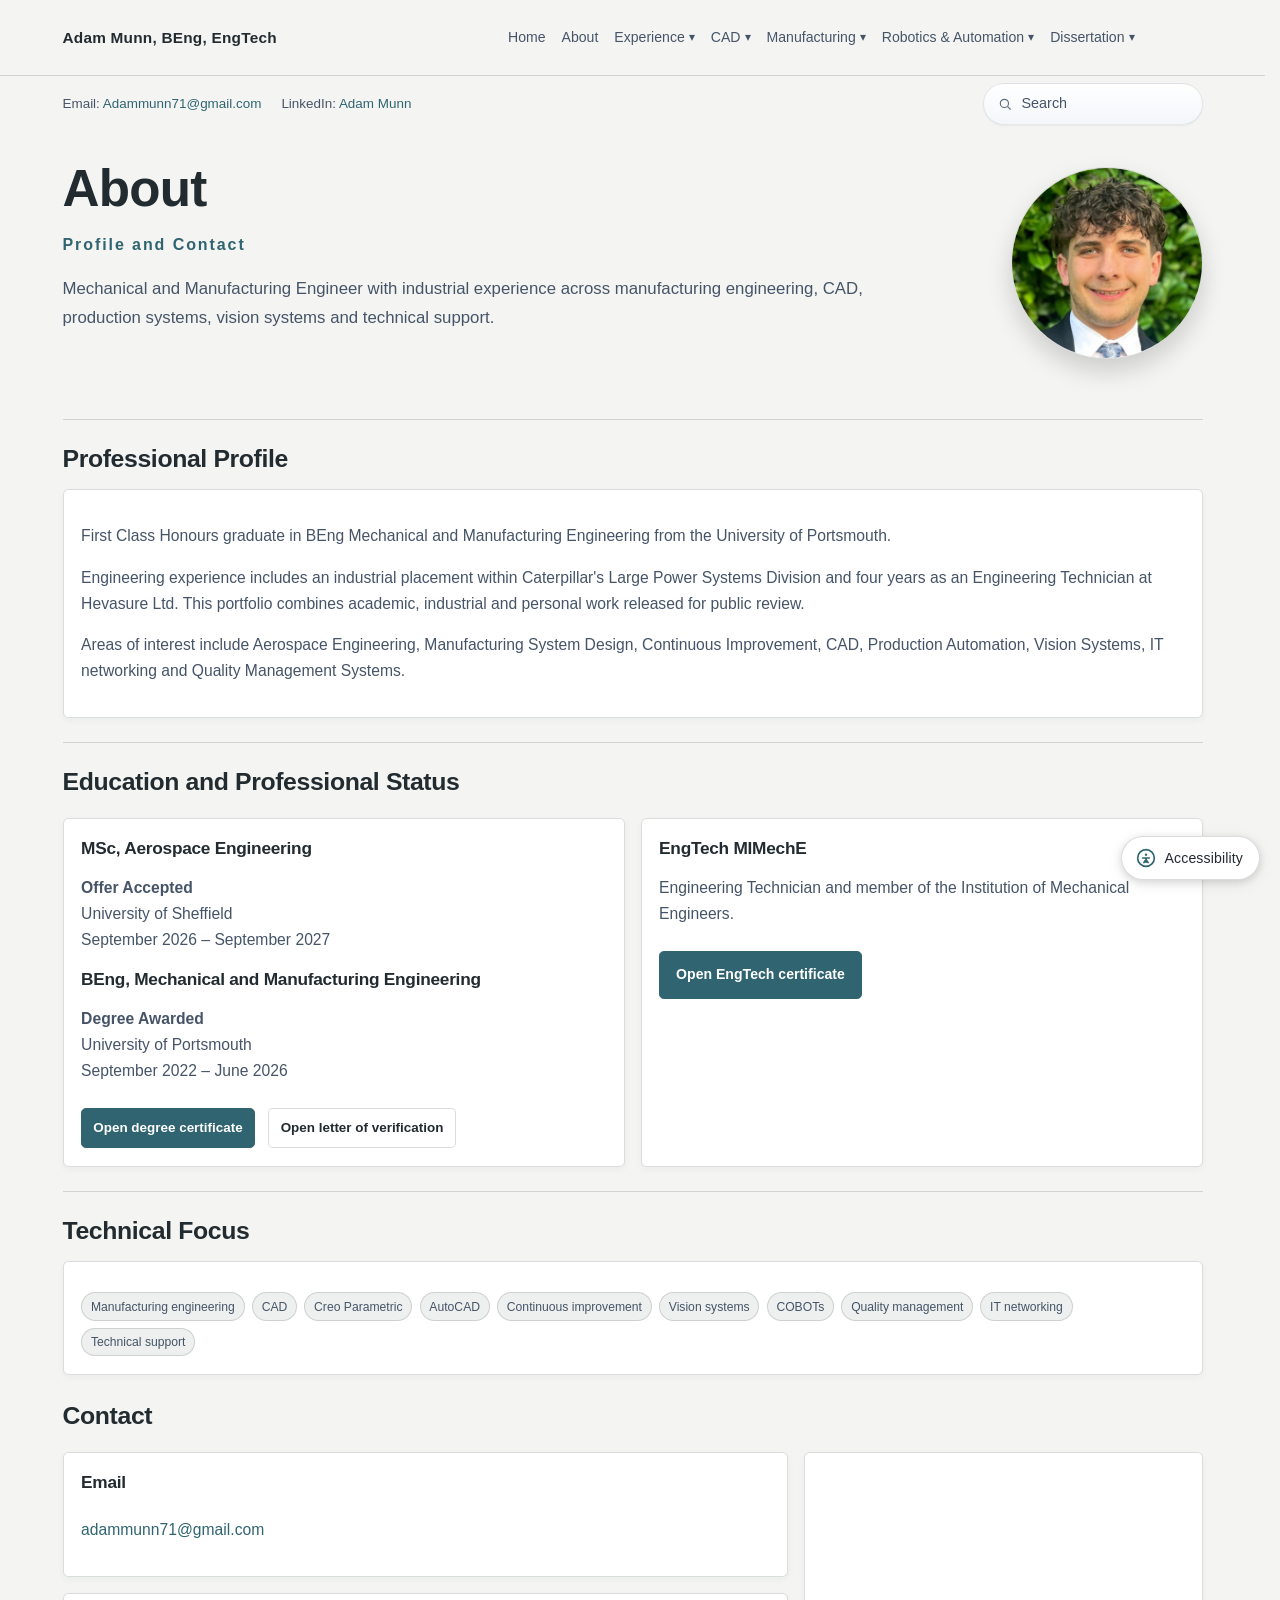
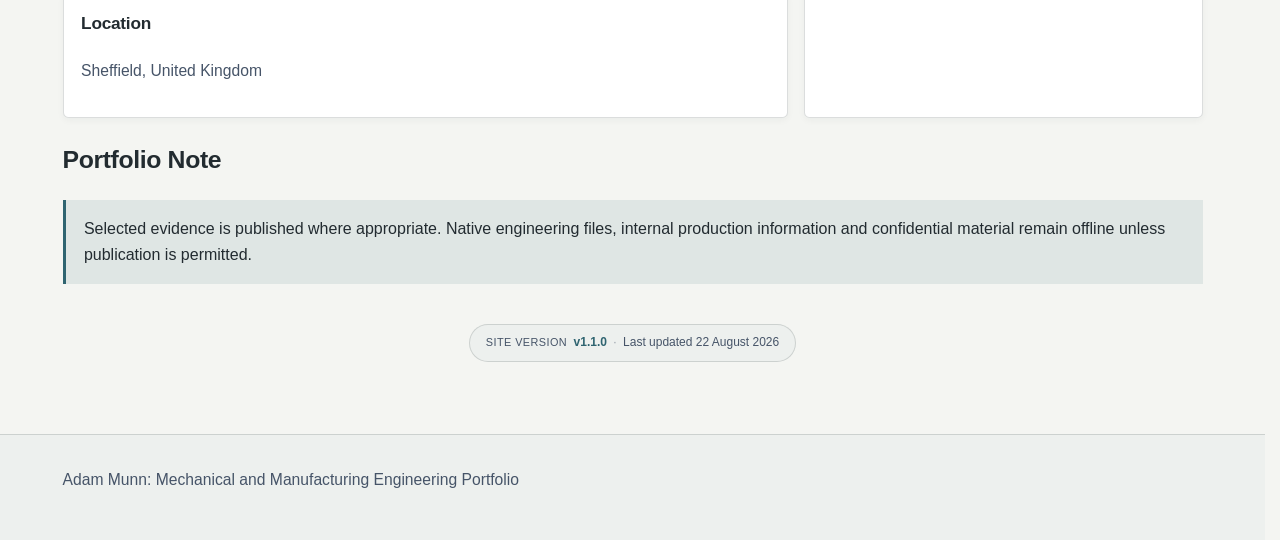
==== commit 47afcd66: "v1.1.0: Mobile device formatting, LinkedIn badge, layout fixes    - Mobile hamburger navigation    -" ====
--- a/about.html
+++ b/about.html
@@ -8,69 +8,75 @@
   <link rel="stylesheet" href="assets/styles.css">
   <script>try{if(sessionStorage.getItem('headshotFlip'))document.documentElement.classList.add('flip-pending');}catch(e){}</script>
   <script>(function(){try{var p=JSON.parse(localStorage.getItem('portfolio-a11y-prefs')||'null');var h=document.documentElement;var d={theme:'light',contrast:'normal',textSize:'normal',motion:'auto'};if(p&&typeof p==='object'){for(var k in d){if(p[k])d[k]=p[k];}}h.setAttribute('data-theme',d.theme);h.setAttribute('data-contrast',d.contrast);h.setAttribute('data-text-size',d.textSize);h.setAttribute('data-motion',d.motion);}catch(e){}})();</script>
-  <script src="scripts/site-interactions.js?v=4" defer></script>
+  <script src="scripts/site-interactions.js?v=6" defer></script>
 </head>
 <body class="profile-page">
 	<!-- Site Header -->
 <header class="site-header">
   <div class="nav-wrap">
-    <a class="brand" href="index.html">Adam Munn, BEng, EngTech (MIMechE)</a>
+    <a class="brand" href="index.html">Adam Munn, BEng, EngTech</a>
 
     <nav class="nav-links" aria-label="Primary navigation">
       <a href="index.html">Home</a>
-      <a href="about.html" class="active">About</a>
-      <div class="nav-dropdown">
-        <a href="experience.html" class="nav-dropdown-link">
-          Experience <span class="nav-caret">▾</span>
-        </a>
-        <div class="nav-submenu">
+      <a href="about.html">About</a>
+
+      <details class="nav-dropdown">
+        <summary class="nav-dropdown-summary">
+          Experience <span class="nav-caret" aria-hidden="true">▾</span>
+        </summary>
+        <div class="nav-dropdown-list">
+          <a href="experience.html">Experience overview</a>
           <a href="experience.html#engineering-experience">Engineering Experience</a>
           <a href="experience.html#additional-employment">Additional Employment</a>
           <a href="experience.html#qualifications">Qualifications and Certifications</a>
           <a href="experience.html#awards">Awards and Recognition</a>
         </div>
-      </div>
-
-      <div class="nav-dropdown">
-        <a href="cad.html" class="nav-dropdown-link">
-          CAD <span class="nav-caret">▾</span>
-        </a>
-        <div class="nav-submenu">
+      </details>
+
+      <details class="nav-dropdown">
+        <summary class="nav-dropdown-summary">
+          CAD <span class="nav-caret" aria-hidden="true">▾</span>
+        </summary>
+        <div class="nav-dropdown-list">
+          <a href="cad.html">CAD overview</a>
           <a href="cad.html#hevasure-aquila-2">Hevasure Aquila 2</a>
           <a href="cad.html#throttle-valve-assembly">Throttle Valve Assembly</a>
           <a href="cad.html#reverse-engineering-mould-design-cam">Reverse Engineering, Mould Design and CAM</a>
         </div>
-      </div>
-
-      <div class="nav-dropdown">
-        <a href="manufacturing-systems.html" class="nav-dropdown-link">
-          Manufacturing <span class="nav-caret">▾</span>
-        </a>
-        <div class="nav-submenu">
+      </details>
+
+      <details class="nav-dropdown">
+        <summary class="nav-dropdown-summary">
+          Manufacturing <span class="nav-caret" aria-hidden="true">▾</span>
+        </summary>
+        <div class="nav-dropdown-list">
+          <a href="manufacturing-systems.html">Manufacturing overview</a>
           <a href="manufacturing-systems.html#hydraulic-disc-brake-caliper-digital-twin">Hydraulic Disc Brake Caliper Digital Twin</a>
           <a href="manufacturing-systems.html#axle-optimisation">Axle Optimisation</a>
           <a href="manufacturing-systems.html#ipv-vision-system-upgrades">IPV Vision-System Upgrades</a>
           <a href="manufacturing-systems.html#output-transfer-gear-line-optimisation">Output Transfer Gear Line Optimisation</a>
         </div>
-      </div>
-
-      <div class="nav-dropdown">
-        <a href="robotics-automation.html" class="nav-dropdown-link">
-          Robotics &amp; Automation <span class="nav-caret">▾</span>
-        </a>
-        <div class="nav-submenu">
+      </details>
+
+      <details class="nav-dropdown">
+        <summary class="nav-dropdown-summary">
+          Robotics &amp; Automation <span class="nav-caret" aria-hidden="true">▾</span>
+        </summary>
+        <div class="nav-dropdown-list">
+          <a href="robotics-automation.html">Robotics &amp; Automation overview</a>
           <a href="robotics-automation.html#industrial-cobot-vision-support">Industrial COBOT and Vision-System Support</a>
           <a href="robotics-automation.html#rrt-path-planning">RRT Path-Planning Simulation</a>
           <a href="robotics-automation.html#portfolio-website-development">Portfolio Website Development</a>
           <a href="robotics-automation.html#live-data-integration">Live Data Integration</a>
         </div>
-      </div>
-
-      <div class="nav-dropdown">
-        <a href="dissertation.html" class="nav-dropdown-link">
-          Dissertation <span class="nav-caret">▾</span>
-        </a>
-        <div class="nav-submenu">
+      </details>
+
+      <details class="nav-dropdown">
+        <summary class="nav-dropdown-summary">
+          Dissertation <span class="nav-caret" aria-hidden="true">▾</span>
+        </summary>
+        <div class="nav-dropdown-list">
+          <a href="dissertation.html">Dissertation overview</a>
           <a href="dissertation.html#project-overview">Project Overview</a>
           <a href="dissertation.html#abstract">Abstract</a>
           <a href="dissertation.html#research-approach">Research Approach</a>
@@ -79,14 +85,14 @@
           <a href="dissertation.html#submitted-poster">Submitted Poster</a>
           <a href="dissertation.html#supporting-documents">Supporting Documents</a>
         </div>
-      </div>
+      </details>
     </nav>
   </div>
 </header>
 	<!-- Contact Strip -->
   <div class="contact-strip">
     <span>Email: <a href="mailto:Adammunn71@gmail.com">Adammunn71@gmail.com</a></span>
-    <span>LinkedIn: <a href="https://www.linkedin.com/in/adammunnuop/" target="_blank" rel="noopener noreferrer">Adam Munn</a></span>
+    <span>LinkedIn: <a href="https://www.linkedin.com/in/adammunnuos/" target="_blank" rel="noopener noreferrer">Adam Munn</a></span>
     <button type="button" class="search-open contact-search" aria-label="Search this site (press Ctrl+K)">
       <svg viewBox="0 0 24 24" width="14" height="14" aria-hidden="true" fill="none" stroke="currentColor" stroke-width="2" stroke-linecap="round" stroke-linejoin="round"><circle cx="11" cy="11" r="7"></circle><path d="M21 21l-4.35-4.35"></path></svg>
       <span>Search</span>
@@ -213,48 +219,56 @@
     </div>
   </div>
 </section>
-	<!-- Contact -->
-<section>
-  <h2>Contact</h2>
-  <div class="grid">
-    <article class="card">
-      <h3>Email</h3>
-      <p>
-        <a href="mailto:adammunn71@gmail.com">
-          adammunn71@gmail.com
-        </a>
-      </p>
-    </article>
-    <article class="card">
-      <h3>LinkedIn</h3>
-
-      <p>
-        <a
-          href="https://www.linkedin.com/in/adammunnuop/"
-          target="_blank"
-          rel="noopener noreferrer"
-        >
-          Adam Munn
-        </a>
-      </p>
-    </article>
-    <article class="card">
-      <h3>Location</h3>
-      <p>
-        Sheffield, United Kingdom
-      </p>
-    </article>
-  </div>
-</section>
+<br>
+<section>
+       <!-- Contact -->
+      <section>
+        <h2>Contact</h2>
+        <div class="contact-grid">
+          <div class="contact-stack">
+            <article class="card contact-card">
+              <h3>Email</h3>
+              <p>
+                <a href="mailto:adammunn71@gmail.com">adammunn71@gmail.com</a>
+              </p>
+            </article>
+            <article class="card contact-card">
+              <h3>Location</h3>
+              <p>Sheffield, United Kingdom</p>
+            </article>
+          </div>
+          <article class="card contact-card contact-card--linkedin">
+            <div class="linkedin-badge-inline">
+              <div class="badge-base LI-profile-badge"
+                   data-locale="en_US"
+                   data-size="medium"
+                   data-theme="light"
+                   data-type="VERTICAL"
+                   data-vanity="adammunnuos"
+                   data-version="v1">
+                <a class="badge-base__link LI-simple-link"
+                   href="https://uk.linkedin.com/in/adammunnuos?trk=profile-badge"></a>
+              </div>
+            </div>
+          </article>
+        </div>
+      </section>
 	<!-- Portfolio Note -->
 <section>
-  <h2>Portfolio Note</h2>
+  <br> <h2>Portfolio Note</h2>
   <div class="callout">
     Selected evidence is published where appropriate. Native engineering files,
     internal production information and confidential material remain offline unless
     publication is permitted.
   </div>
 </section>
+      <!-- Site version footer -->
+      <aside class="site-version" aria-label="Site version">
+        <span class="site-version-label">Site version</span>
+        <span class="site-version-num">v1.1.0</span>
+        <span class="site-version-sep">·</span>
+        <span class="site-version-date">Last updated 22 August 2026</span>
+      </aside>
   </main>
 	<!-- Site Footer -->
   <footer class="site-footer">
@@ -264,5 +278,7 @@
   </footer>
   <script src="scripts/search.js" defer></script>
   <script src="scripts/accessibility.js" defer></script>
+  <script src="scripts/mobile-nav.js" defer></script>
+  <script src="https://platform.linkedin.com/badges/js/profile.js" async defer type="text/javascript"></script>
 </body>
 </html>
--- a/assets/styles.css
+++ b/assets/styles.css
@@ -237,7 +237,10 @@
 
 @media (max-width: 780px) {
   .nav-wrap { align-items: flex-start; flex-direction: column; }
-  .nav-links { gap: 0.65rem; }
+  .nav-links {
+    gap: 0.4rem 0.85rem;
+    font-size: 0.85rem;
+  }
   main { padding-top: 2rem; }
   .hero { padding-top: 2rem; }
 }
@@ -306,9 +309,10 @@
 }
 
 .nav-dropdown:hover .nav-submenu,
-.nav-dropdown:focus-within .nav-submenu {
-display: grid;
-gap: 0.15rem;
+.nav-dropdown:focus-within .nav-submenu,
+.nav-dropdown[data-open="true"] .nav-submenu {
+  display: grid;
+  gap: 0.15rem;
 }
 
 .nav-submenu a {
@@ -1774,7 +1778,6 @@
   color: var(--text);
   letter-spacing: 0.01em;
 }
-}
 .a11y-toggle:hover { transform: translateY(-2px); box-shadow: 0 4px 14px rgba(0,0,0,0.18); }
 .a11y-toggle:focus-visible { outline: 2px solid var(--accent); outline-offset: 2px; }
 
@@ -2090,6 +2093,7 @@
 
 @media (max-width: 640px) {
   .comment-box { padding: 1.25rem; }
+}
 /* ---------------------------------------------------------------
    Live carbon intensity dashboard
    --------------------------------------------------------------- */
@@ -2467,4 +2471,361 @@
   font-weight: 600;
   color: var(--text);
   font-variant-numeric: tabular-nums;
+}
+
+/* Mobile: shrink a11y widget to an icon, keep it out of the way of content */
+@media (max-width: 780px) {
+  .a11y-widget {
+    bottom: 0.75rem;
+    right: 0.75rem;
+  }
+  .a11y-toggle {
+    padding: 0;
+    width: 44px;
+    justify-content: center;
+    gap: 0;
+  }
+  .a11y-toggle-label {
+    display: none;
+  }
+  /* Prevent the fixed widget from covering the last row of content */
+  body {
+    padding-bottom: 4rem;
+  }
+}
+/* =====================================================================
+   Nav dropdowns — <details>/<summary> pattern (replaces .nav-dropdown-link)
+   Desktop: absolute drop-down on hover/focus/click.
+   Mobile:  native tap-to-open accordion.
+   ===================================================================== */
+
+.nav-dropdown-summary {
+  list-style: none;
+  cursor: pointer;
+  display: inline-flex;
+  align-items: center;
+  gap: 0.25rem;
+  color: var(--muted);
+  user-select: none;
+}
+.nav-dropdown-summary::-webkit-details-marker { display: none; }
+.nav-dropdown-summary::marker { display: none; }
+.nav-dropdown-summary:hover,
+.nav-dropdown-summary.active { color: var(--accent); }
+.nav-dropdown-summary:focus-visible {
+  outline: 2px solid var(--accent);
+  outline-offset: 2px;
+  border-radius: 2px;
+}
+
+.nav-dropdown-list { display: none; }
+
+@media (min-width: 781px) {
+  .nav-dropdown:hover > .nav-dropdown-list,
+  .nav-dropdown:focus-within > .nav-dropdown-list,
+  .nav-dropdown[open] > .nav-dropdown-list {
+    display: grid;
+    gap: 0.15rem;
+    position: absolute;
+    top: 100%;
+    left: 0;
+    z-index: 20;
+    min-width: 260px;
+    padding: 0.45rem;
+    border: 1px solid var(--border);
+    border-radius: 0.65rem;
+    background: var(--panel);
+    box-shadow: 0 0.75rem 1.5rem rgba(32, 40, 48, 0.14);
+  }
+  .nav-dropdown-list a {
+    display: block;
+    padding: 0.45rem 0.55rem;
+    border-radius: 0.35rem;
+    color: var(--muted);
+    text-decoration: none;
+    white-space: nowrap;
+  }
+  .nav-dropdown-list a:hover,
+  .nav-dropdown-list a:focus {
+    color: var(--accent);
+    background: var(--accent-soft);
+  }
+}
+
+@media (max-width: 780px) {
+  .nav-dropdown { width: 100%; }
+  .nav-dropdown-summary { padding: 0.35rem 0; width: 100%; }
+  .nav-dropdown[open] > .nav-dropdown-list {
+    display: grid;
+    gap: 0.1rem;
+    margin: 0.15rem 0 0.4rem 0.9rem;
+    padding: 0.15rem 0;
+  }
+  .nav-dropdown-list a {
+    display: block;
+    padding: 0.4rem 0.5rem;
+    color: var(--muted);
+    text-decoration: none;
+    font-size: 0.9rem;
+  }
+  .nav-dropdown-list a:hover,
+  .nav-dropdown-list a:focus {
+    color: var(--accent);
+    background: var(--accent-soft);
+  }
+  .nav-caret { display: inline-block; transition: transform 0.15s ease; }
+  .nav-dropdown[open] .nav-caret { transform: rotate(180deg); }
+}
+/* Mobile: allow brand to wrap onto two lines rather than overflow */
+@media (max-width: 520px) {
+  .brand {
+    white-space: normal;
+    font-size: 0.85rem;
+    line-height: 1.25;
+  }
+}
+/* Contact strip: allow email to break and prevent narrow overflow */
+.contact-strip {
+  overflow-wrap: anywhere;
+  word-break: break-word;
+}
+
+@media (max-width: 520px) {
+  .contact-strip {
+    gap: 0.5rem 0.75rem;
+    font-size: 0.78rem;
+  }
+  .contact-search {
+    min-width: 0;
+    width: 100%;
+    justify-content: center;
+    margin-left: 0;
+  }
+}
+/* Home hero buttons stack full-width on very small screens for tappability */
+@media (max-width: 480px) {
+  .actions {
+    flex-direction: column;
+    align-items: stretch;
+  }
+  .actions .button {
+    text-align: center;
+    padding: 0.85rem 1rem;
+  }
+}
+/* Carbon dashboard: tighter padding on small screens */
+@media (max-width: 520px) {
+  .carbon-dashboard {
+    padding: 1rem 1rem;
+    margin: 1.5rem 0;
+  }
+  .carbon-header h2,
+  .carbon-header h3 {
+    font-size: 1.15rem;
+  }
+  .carbon-value {
+    font-size: 2rem;
+  }
+}
+/* Site architecture diagram: signal that it's horizontally scrollable on mobile */
+@media (max-width: 780px) {
+  .site-arch-wrap {
+    background:
+      linear-gradient(to right, var(--panel) 20%, transparent 40%),
+      linear-gradient(to left,  var(--panel) 20%, transparent 40%),
+      linear-gradient(to right, var(--border), var(--border)) center bottom / 30px 2px no-repeat;
+    -webkit-overflow-scrolling: touch;
+  }
+  .site-arch-caption::after {
+    content: " (Scroll horizontally to view the full diagram.)";
+    color: var(--accent);
+    font-style: italic;
+  }
+}
+/* iOS Safari: prevent auto-zoom on input focus by ensuring 16px minimum */
+@media (max-width: 780px) {
+  .comment-box .comment-row input,
+  .comment-box .comment-row textarea {
+    font-size: 16px;
+  }
+  .rrt-controls select,
+  .rrt-controls input[type="number"] {
+    font-size: 16px;
+  }
+}
+/* Slightly tighter main padding on very narrow screens */
+@media (max-width: 480px) {
+  main {
+    padding-left: 0.85rem;
+    padding-right: 0.85rem;
+  }
+  .card {
+    padding: 1rem;
+  }
+}
+/* ---------------------------------------------------------------
+   Mobile hamburger menu
+   --------------------------------------------------------------- */
+.nav-hamburger {
+  display: none;
+  background: transparent;
+  border: 1px solid var(--border);
+  color: var(--text);
+  padding: 0.4rem;
+  border-radius: 6px;
+  cursor: pointer;
+  align-items: center;
+  justify-content: center;
+  transition: background 0.15s ease, border-color 0.15s ease;
+}
+.nav-hamburger:hover { background: var(--accent-soft); border-color: var(--accent); }
+.nav-hamburger:focus-visible { outline: 2px solid var(--accent); outline-offset: 2px; }
+.nav-hamburger svg { display: block; }
+
+/* Show/hide icon paths based on menu state */
+.nav-hamburger-close { display: none; }
+.site-header.nav-open .nav-hamburger-open  { display: none; }
+.site-header.nav-open .nav-hamburger-close { display: inline; }
+
+@media (max-width: 780px) {
+  /* Reorganise nav-wrap so brand + hamburger sit on one row, nav below */
+  .nav-wrap {
+    display: grid !important;
+    grid-template-columns: minmax(0, 1fr) auto;
+    grid-template-areas:
+      "brand hamburger"
+      "nav   nav";
+    gap: 0.5rem 0.75rem;
+    align-items: center;
+    flex-direction: unset !important;
+    padding-right: 1.25rem !important;
+  }
+  .brand         { grid-area: brand; }
+  .nav-hamburger { grid-area: hamburger; display: inline-flex; }
+  .nav-links {
+    grid-area: nav;
+    display: none;
+    width: 100%;
+    padding-top: 0.5rem;
+    margin-top: 0.5rem;
+    border-top: 1px solid var(--border);
+  }
+  .site-header.nav-open .nav-links {
+    display: flex;
+    flex-direction: column;
+    align-items: stretch;
+  }
+  /* Header headshot competes with the hamburger for space — hide it on mobile.
+     The brand text still identifies the site. */
+  .header-headshot { display: none !important; }
+}
+/* Site version footer (About page) */
+.site-version {
+  display: flex;
+  flex-wrap: wrap;
+  align-items: center;
+  justify-content: center;
+  gap: 0.4rem;
+  margin: 2.5rem auto 0.5rem;
+  padding: 0.5rem 1rem;
+  max-width: fit-content;
+  font-size: 0.75rem;
+  color: var(--muted);
+  border: 1px solid var(--border);
+  border-radius: 999px;
+  background: var(--panel-soft);
+  font-variant-numeric: tabular-nums;
+}
+.site-version-label {
+  letter-spacing: 0.04em;
+  text-transform: uppercase;
+  font-size: 0.68rem;
+}
+.site-version-num {
+  color: var(--accent);
+  font-weight: 600;
+}
+.site-version-sep {
+  opacity: 0.5;
+}
+/* LinkedIn badge section */
+.linkedin-badge-section {
+  margin: 2.5rem 0;
+  width: 100%;
+}
+.linkedin-badge-section h2 {
+  margin-bottom: 1rem;
+}
+.linkedin-badge-wrap {
+  display: flex;
+  justify-content: center;
+  align-items: center;
+  width: 100%;
+  padding: 2rem 1.5rem;
+  background: var(--panel);
+  border: 1px solid var(--border);
+  border-radius: 8px;
+}
+
+/* Dark/high-contrast: LinkedIn's badge doesn't theme itself — override data-theme
+   dynamically would require re-init on prefs change; not worth it.
+   Instead, put a subtle themed frame around it so it doesn't clash. */
+[data-theme="dark"] .linkedin-badge-wrap,
+[data-contrast="high"] .linkedin-badge-wrap {
+  background: #ffffff;
+}
+/* About page Contact grid: two info cards + LinkedIn badge card */
+.contact-grid {
+  display: grid;
+  grid-template-columns: minmax(0, 1fr) minmax(340px, 0.55fr);
+  gap: 1rem;
+  align-items: stretch;
+  margin-top: 1.25rem;
+}
+
+/* Left column: Email and Location stacked, each taking equal height */
+.contact-stack {
+  display: grid;
+  grid-template-rows: 1fr 1fr;
+  gap: 1rem;
+  min-width: 0;
+}
+
+.contact-card {
+  display: flex;
+  flex-direction: column;
+}
+.contact-card h3 {
+  margin-bottom: 0.5rem;
+}
+
+/* LinkedIn card: centre badge horizontally, tighter bottom padding */
+.contact-card--linkedin {
+  padding: 1rem 1rem 0.5rem;
+  display: flex;
+  flex-direction: column;
+  align-items: center;
+  justify-content: flex-start;
+  gap: 0.5rem;
+}
+.contact-card--linkedin h3 {
+  align-self: flex-start;
+  margin-bottom: 0;
+}
+.linkedin-badge-inline {
+  align-self: stretch !important;
+  width: 100% !important;
+  display: flex !important;
+  justify-content: center !important;
+  align-items: center !important;
+}
+.linkedin-badge-inline > .badge-base,
+.linkedin-badge-inline iframe {
+  margin: 0 auto !important;
+}
+
+/* Collapse to a single column on tablets and phones */
+@media (max-width: 900px) {
+  .contact-grid { grid-template-columns: 1fr; }
+  .contact-stack { grid-template-rows: auto auto; }
 }
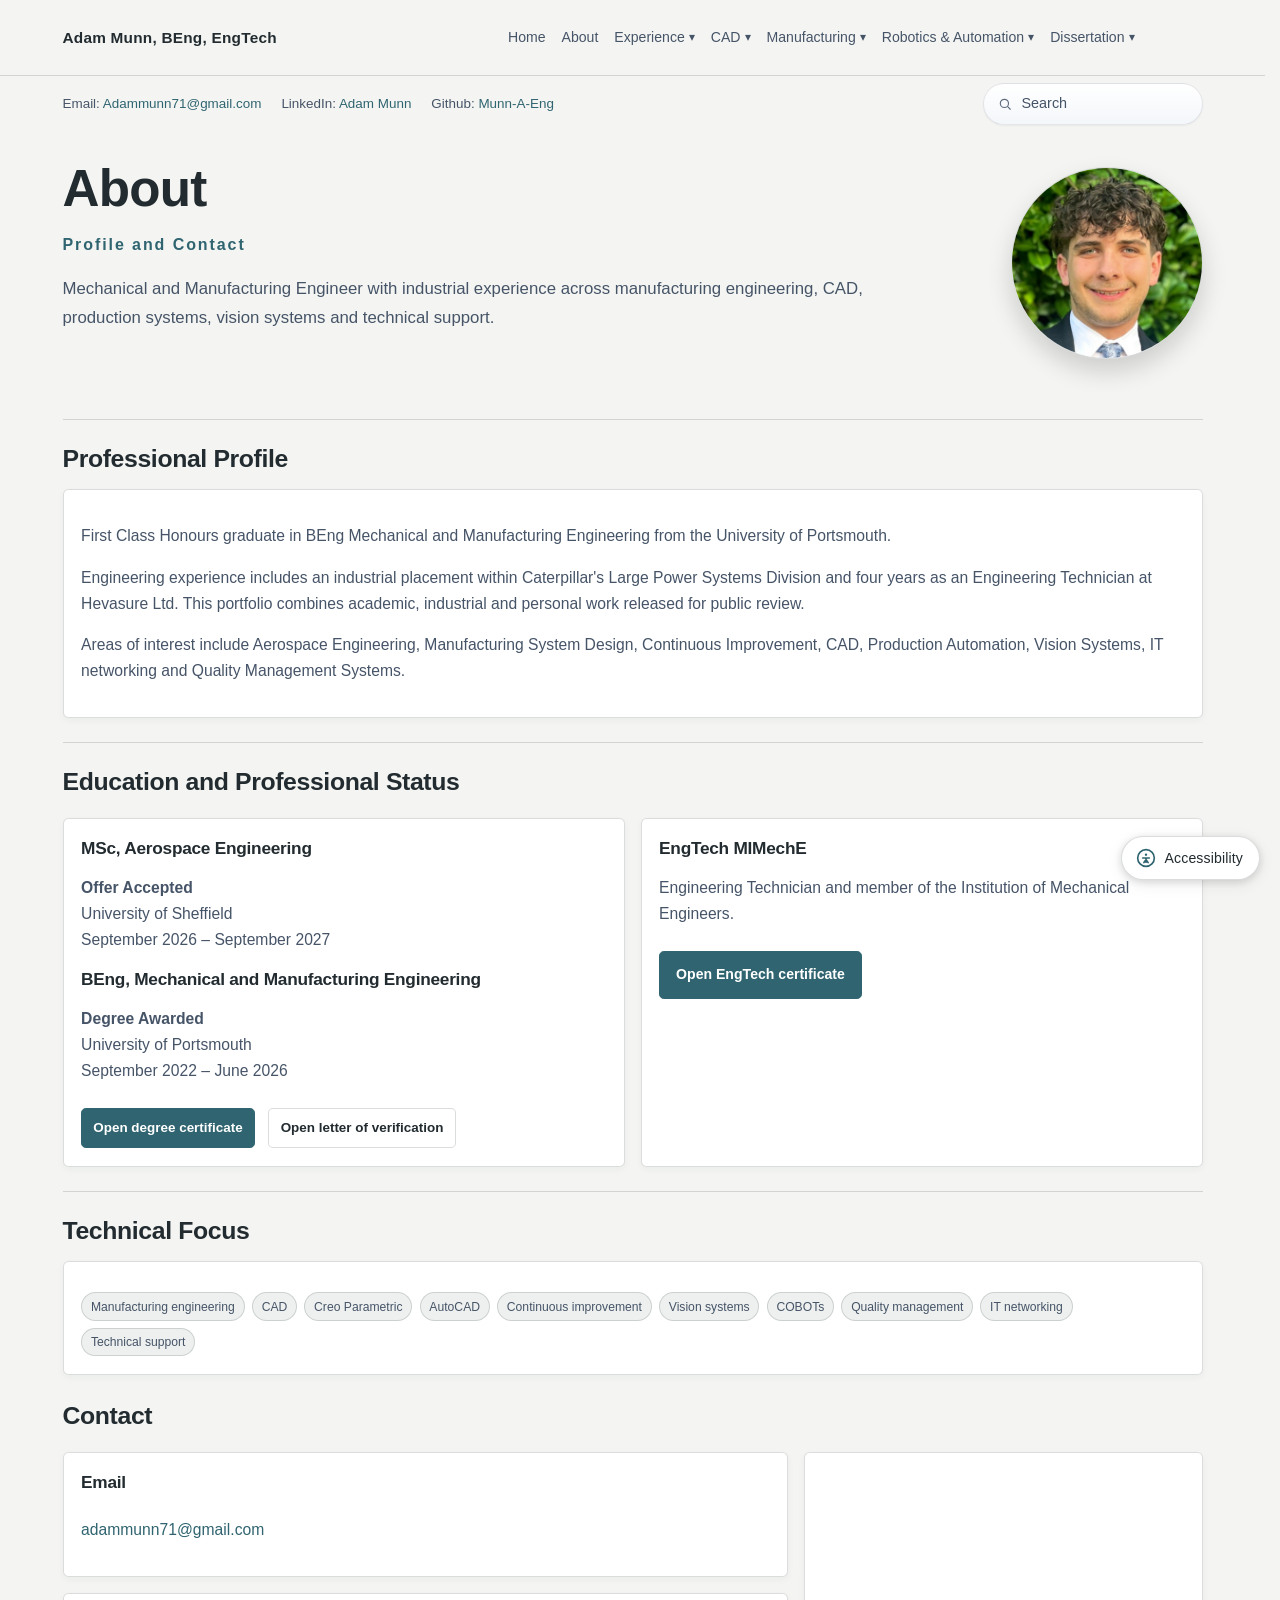
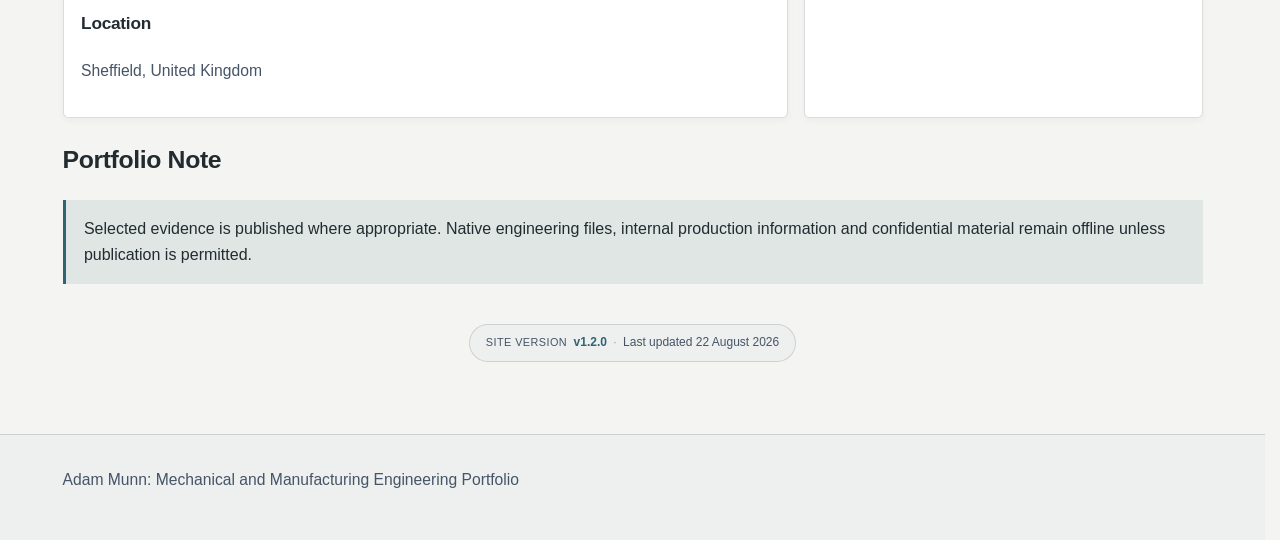
==== commit b89f7b4a: "v1.2.0 - SEO: metadata, structured data, sitemap, favicon, OG tags * Unique meta descriptions on all" ====
--- a/about.html
+++ b/about.html
@@ -3,12 +3,89 @@
 <head>
   <meta charset="UTF-8">
   <meta name="viewport" content="width=device-width, initial-scale=1.0">
-  <meta name="description" content="Adam Munn engineering portfolio">
+  <meta name="description" content="About Adam Munn: mechanical and manufacturing engineering graduate based in Sheffield, UK. Engineering interests, background, portfolio scope and contact.">
+  <link rel="canonical" href="https://munn-a-eng.github.io/about.html">
   <title>About | Adam Munn</title>
-  <link rel="stylesheet" href="assets/styles.css">
+    <link rel="stylesheet" href="assets/styles.css?v=2">
+  <link rel="icon" type="image/x-icon" href="/favicon.ico">
+  <link rel="icon" type="image/svg+xml" href="/favicon.svg">
+  <link rel="icon" type="image/png" sizes="96x96" href="/favicon-96x96.png">
+  <link rel="apple-touch-icon" sizes="180x180" href="/apple-touch-icon.png">
+  <link rel="manifest" href="/site.webmanifest">
   <script>try{if(sessionStorage.getItem('headshotFlip'))document.documentElement.classList.add('flip-pending');}catch(e){}</script>
   <script>(function(){try{var p=JSON.parse(localStorage.getItem('portfolio-a11y-prefs')||'null');var h=document.documentElement;var d={theme:'light',contrast:'normal',textSize:'normal',motion:'auto'};if(p&&typeof p==='object'){for(var k in d){if(p[k])d[k]=p[k];}}h.setAttribute('data-theme',d.theme);h.setAttribute('data-contrast',d.contrast);h.setAttribute('data-text-size',d.textSize);h.setAttribute('data-motion',d.motion);}catch(e){}})();</script>
   <script src="scripts/site-interactions.js?v=6" defer></script>
+  <script type="application/ld+json">
+  {
+    "@context": "https://schema.org",
+    "@type": "Person",
+    "name": "Adam Munn",
+    "url": "https://munn-a-eng.github.io/",
+    "image": "https://munn-a-eng.github.io/images/profile/adam-munn-headshot.png",
+    "jobTitle": "Mechanical and Manufacturing Engineer",
+    "description": "Mechanical and manufacturing engineering graduate. EngTech MIMechE. Experience in CAD, digital twin modelling, vision systems, robotics and MATLAB.",
+    "email": "mailto:Adammunn71@gmail.com",
+    "address": {
+      "@type": "PostalAddress",
+      "addressLocality": "Sheffield",
+      "addressCountry": "GB"
+    },
+    "alumniOf": [
+      {
+        "@type": "CollegeOrUniversity",
+        "name": "University of Portsmouth"
+      },
+      {
+        "@type": "CollegeOrUniversity",
+        "name": "The University of Sheffield"
+      }
+    ],
+    "hasCredential": [
+      {
+        "@type": "EducationalOccupationalCredential",
+        "credentialCategory": "degree",
+        "name": "BEng Mechanical and Manufacturing Engineering"
+      },
+      {
+        "@type": "EducationalOccupationalCredential",
+        "credentialCategory": "certification",
+        "name": "EngTech MIMechE"
+      }
+    ],
+    "knowsAbout": [
+      "Mechanical Engineering",
+      "Manufacturing Engineering",
+      "CAD",
+      "PTC Creo",
+      "Lean Six Sigma",
+      "Vision Systems",
+      "Robotics",
+      "MATLAB",
+      "Digital Twin Modelling",
+      "Quality Management Systems",
+      "ISO 9001"
+    ],
+    "sameAs": [
+      "https://www.linkedin.com/in/adammunnuos/",
+      "https://github.com/Munn-A-Eng"
+    ]
+  }
+  </script>
+    <!-- Open Graph / Social sharing -->
+  <meta property="og:type" content="profile">
+  <meta property="og:url" content="https://munn-a-eng.github.io/about.html">
+  <meta property="og:title" content="About Adam Munn | Engineering Portfolio">
+  <meta property="og:description" content="Mechanical and manufacturing engineering graduate based in Sheffield, UK. Engineering background, portfolio scope and contact.">
+  <meta property="og:image" content="https://munn-a-eng.github.io/og-image.png">
+  <meta property="og:image:width" content="1200">
+  <meta property="og:image:height" content="630">
+  <meta property="og:locale" content="en_GB">
+  <meta property="profile:first_name" content="Adam">
+  <meta property="profile:last_name" content="Munn">
+  <meta name="twitter:card" content="summary_large_image">
+  <meta name="twitter:title" content="About Adam Munn">
+  <meta name="twitter:description" content="Mechanical and manufacturing engineering graduate based in Sheffield, UK.">
+  <meta name="twitter:image" content="https://munn-a-eng.github.io/og-image.png">
 </head>
 <body class="profile-page">
 	<!-- Site Header -->
@@ -93,6 +170,7 @@
   <div class="contact-strip">
     <span>Email: <a href="mailto:Adammunn71@gmail.com">Adammunn71@gmail.com</a></span>
     <span>LinkedIn: <a href="https://www.linkedin.com/in/adammunnuos/" target="_blank" rel="noopener noreferrer">Adam Munn</a></span>
+	<span>Github: <a href="https://github.com/Munn-A-Eng">Munn-A-Eng</a></span>
     <button type="button" class="search-open contact-search" aria-label="Search this site (press Ctrl+K)">
       <svg viewBox="0 0 24 24" width="14" height="14" aria-hidden="true" fill="none" stroke="currentColor" stroke-width="2" stroke-linecap="round" stroke-linejoin="round"><circle cx="11" cy="11" r="7"></circle><path d="M21 21l-4.35-4.35"></path></svg>
       <span>Search</span>
@@ -265,7 +343,7 @@
       <!-- Site version footer -->
       <aside class="site-version" aria-label="Site version">
         <span class="site-version-label">Site version</span>
-        <span class="site-version-num">v1.1.0</span>
+        <span class="site-version-num">v1.2.0</span>
         <span class="site-version-sep">·</span>
         <span class="site-version-date">Last updated 22 August 2026</span>
       </aside>
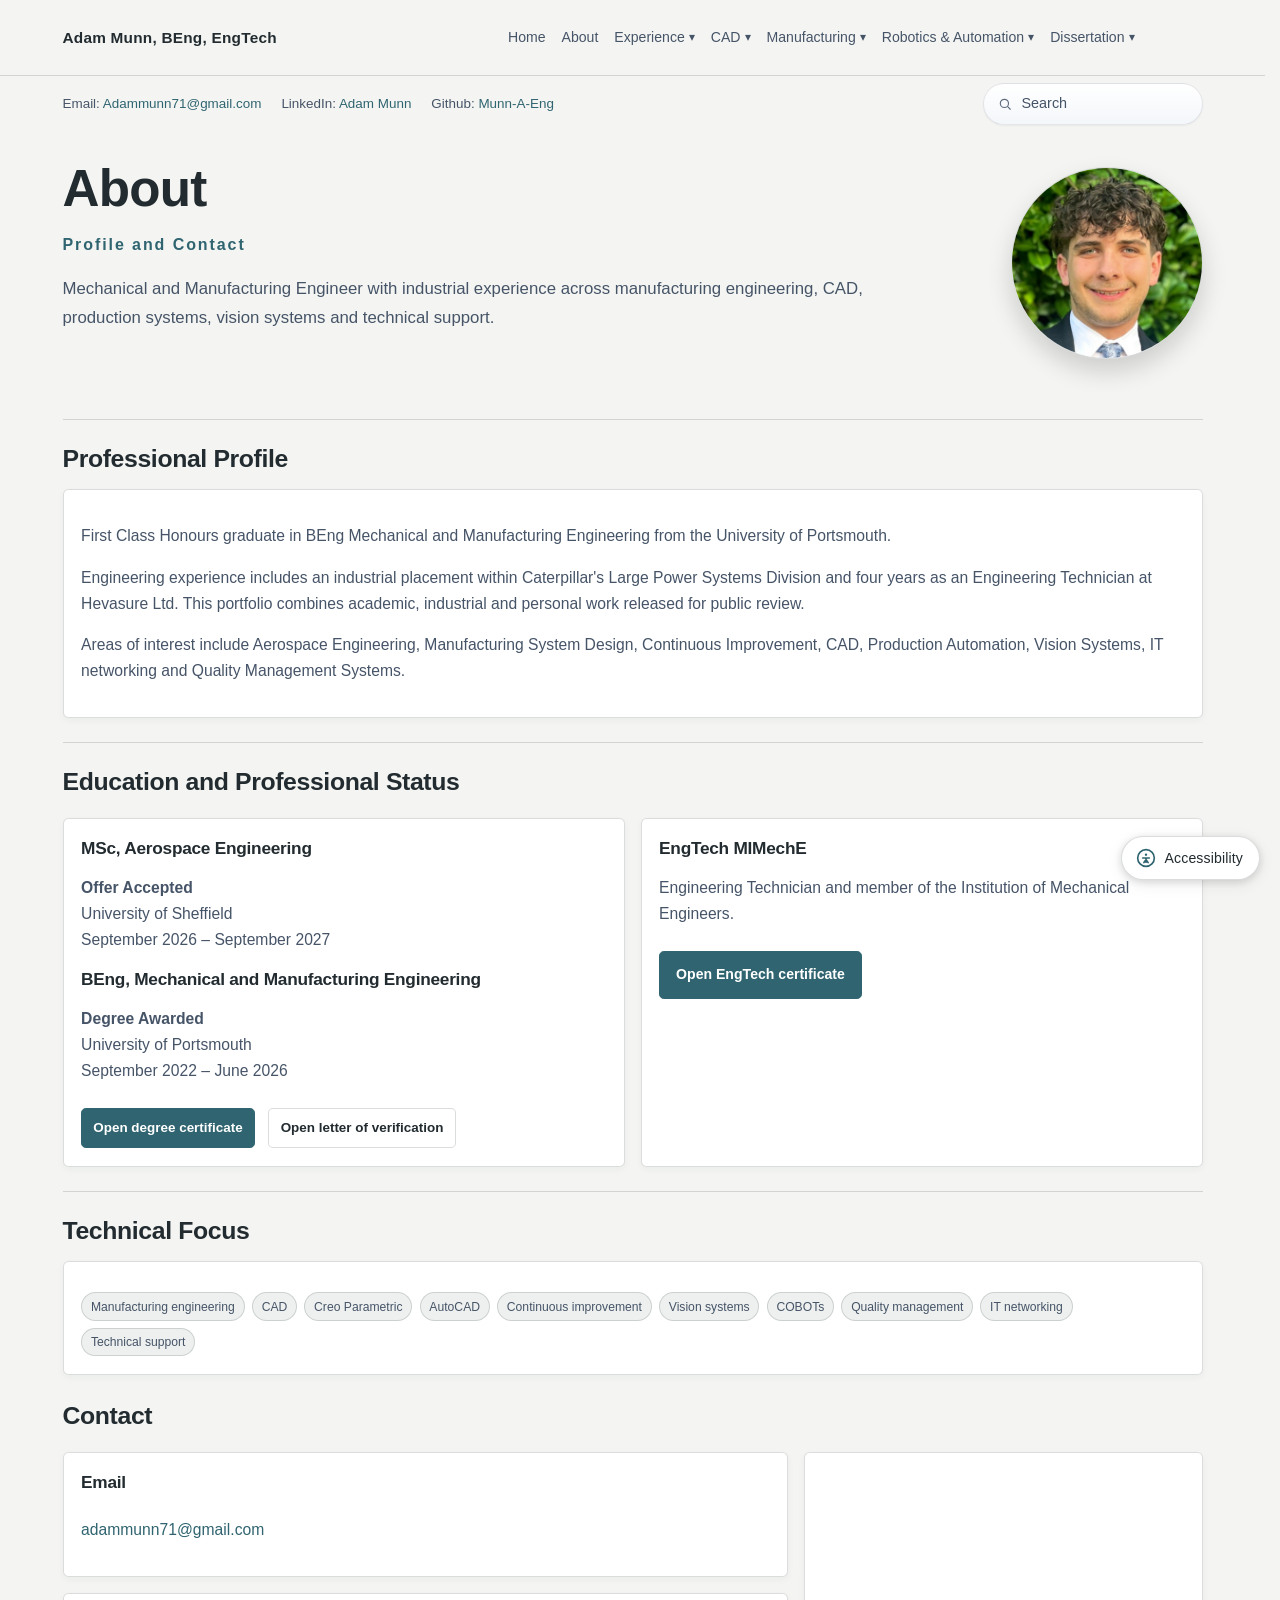
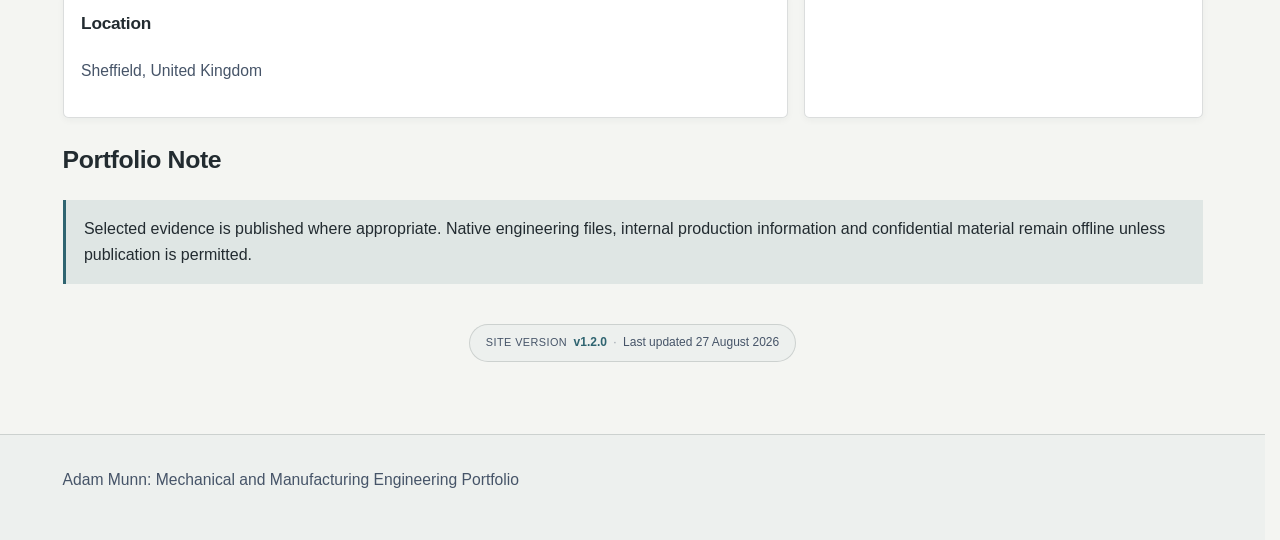
==== commit 033fc577: "Add Google Search Console Verfication" ====
--- a/about.html
+++ b/about.html
@@ -345,7 +345,7 @@
         <span class="site-version-label">Site version</span>
         <span class="site-version-num">v1.2.0</span>
         <span class="site-version-sep">·</span>
-        <span class="site-version-date">Last updated 22 August 2026</span>
+        <span class="site-version-date">Last updated 27 August 2026</span>
       </aside>
   </main>
 	<!-- Site Footer -->
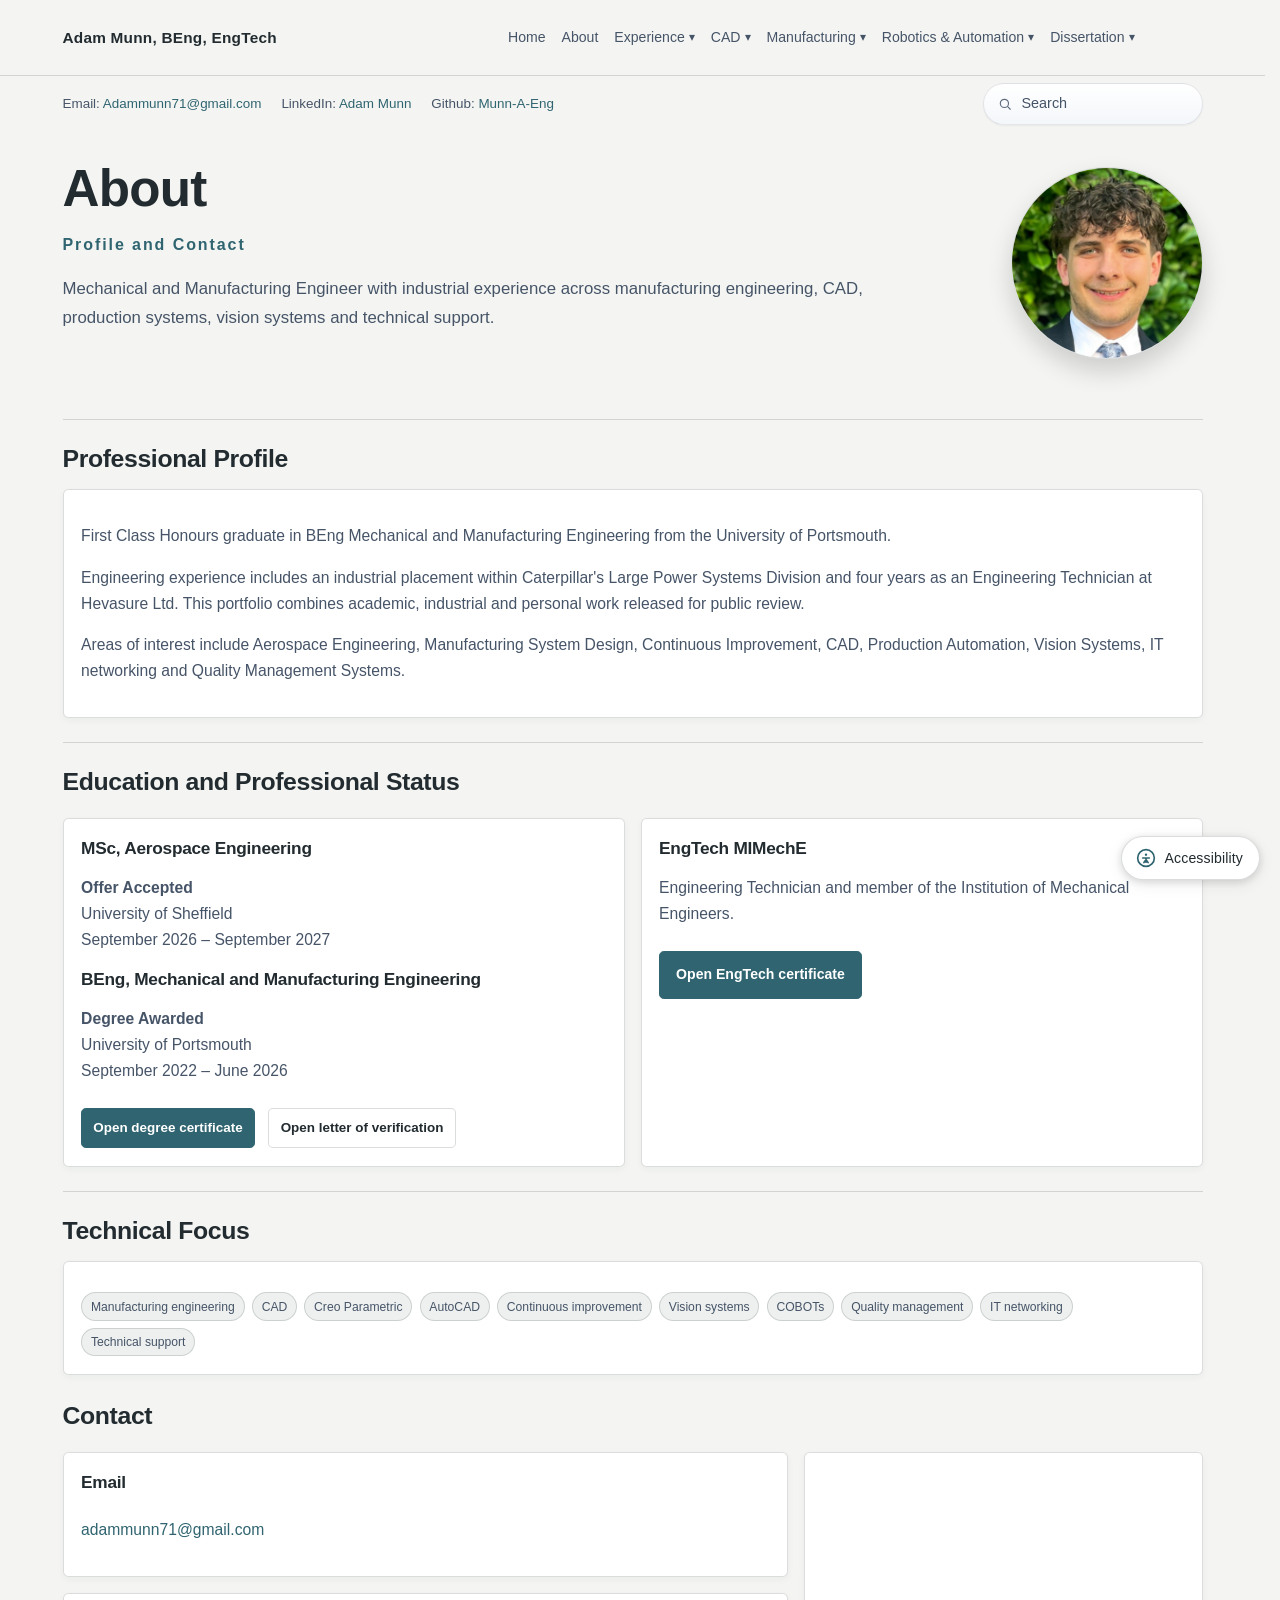
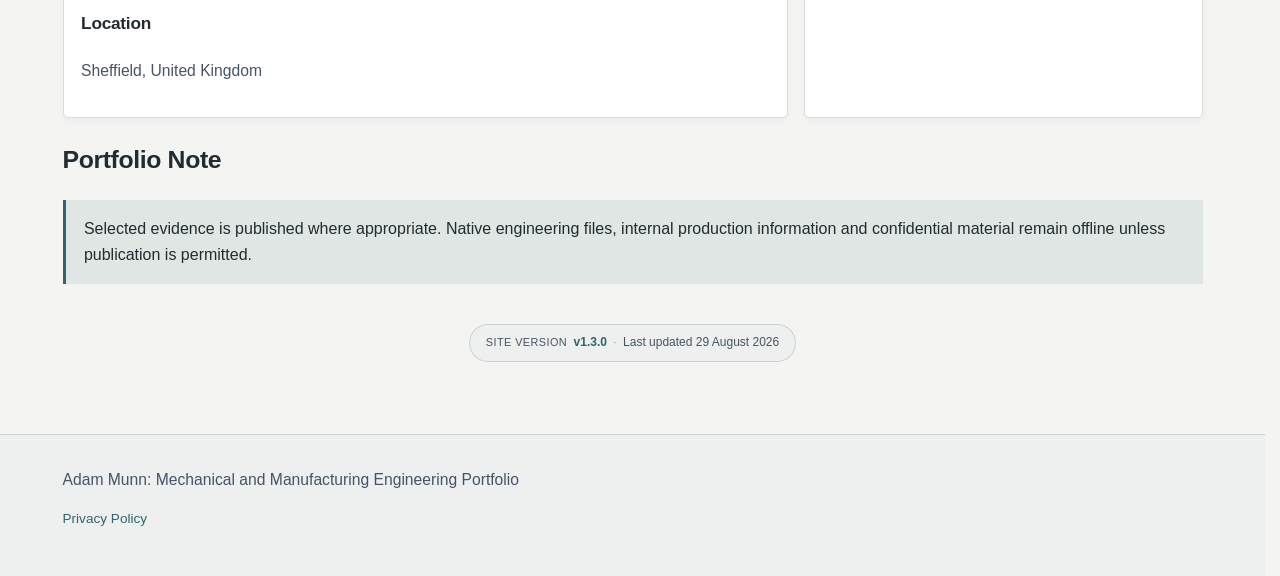
==== commit fb665943: "v1.3.0: Privacy page, security headers, Preferred Source Button - New privacy.html page + footer lin" ====
--- a/about.html
+++ b/about.html
@@ -4,6 +4,9 @@
   <meta charset="UTF-8">
   <meta name="viewport" content="width=device-width, initial-scale=1.0">
   <meta name="description" content="About Adam Munn: mechanical and manufacturing engineering graduate based in Sheffield, UK. Engineering interests, background, portfolio scope and contact.">
+  <meta http-equiv="Content-Security-Policy" content="default-src 'self'; script-src 'self' 'unsafe-inline' https://abacus.jasoncameron.dev https://platform.linkedin.com; style-src 'self' 'unsafe-inline'; img-src 'self' data: https://media.licdn.com; connect-src 'self' https://api.carbonintensity.org.uk https://abacus.jasoncameron.dev; font-src 'self'; frame-src https://www.linkedin.com; frame-ancestors 'none'; base-uri 'self'; form-action 'none'">
+  <meta name="referrer" content="strict-origin-when-cross-origin">
+  <meta http-equiv="X-Content-Type-Options" content="nosniff">
   <link rel="canonical" href="https://munn-a-eng.github.io/about.html">
   <title>About | Adam Munn</title>
     <link rel="stylesheet" href="assets/styles.css?v=2">
@@ -343,15 +346,18 @@
       <!-- Site version footer -->
       <aside class="site-version" aria-label="Site version">
         <span class="site-version-label">Site version</span>
-        <span class="site-version-num">v1.2.0</span>
+        <span class="site-version-num">v1.3.0</span>
         <span class="site-version-sep">·</span>
-        <span class="site-version-date">Last updated 27 August 2026</span>
+        <span class="site-version-date">Last updated 29 August 2026</span>
       </aside>
   </main>
 	<!-- Site Footer -->
-  <footer class="site-footer">
+    <footer class="site-footer">
     <div class="footer-wrap">
       <p>Adam Munn: Mechanical and Manufacturing Engineering Portfolio</p>
+      <p style="margin-top: 0.5rem; font-size: 0.85rem;">
+        <a href="privacy.html">Privacy Policy</a>
+      </p>
     </div>
   </footer>
   <script src="scripts/search.js" defer></script>
--- a/assets/styles.css
+++ b/assets/styles.css
@@ -2828,4 +2828,46 @@
 @media (max-width: 900px) {
   .contact-grid { grid-template-columns: 1fr; }
   .contact-stack { grid-template-rows: auto auto; }
+}
+/* Google Preferred Source button */
+.preferred-source {
+  display: flex;
+  flex-direction: column;
+  align-items: center;
+  gap: 0.5rem;
+  margin: 2.5rem 0 1.5rem;
+  padding: 1rem;
+}
+.preferred-source-link {
+  display: inline-block;
+  transition: transform 0.15s ease, opacity 0.15s ease;
+}
+.preferred-source-link:hover {
+  transform: translateY(-2px);
+  opacity: 0.9;
+}
+.preferred-source-link img {
+  display: block;
+  height: auto;
+  max-width: 100%;
+}
+.preferred-source-note {
+  margin: 0;
+  font-size: 0.8rem;
+  color: var(--muted);
+  text-align: center;
+  max-width: 320px;
+}
+
+/* Utility: hide visually but keep for screen readers */
+.visually-hidden {
+  position: absolute;
+  width: 1px;
+  height: 1px;
+  padding: 0;
+  margin: -1px;
+  overflow: hidden;
+  clip: rect(0, 0, 0, 0);
+  white-space: nowrap;
+  border: 0;
 }
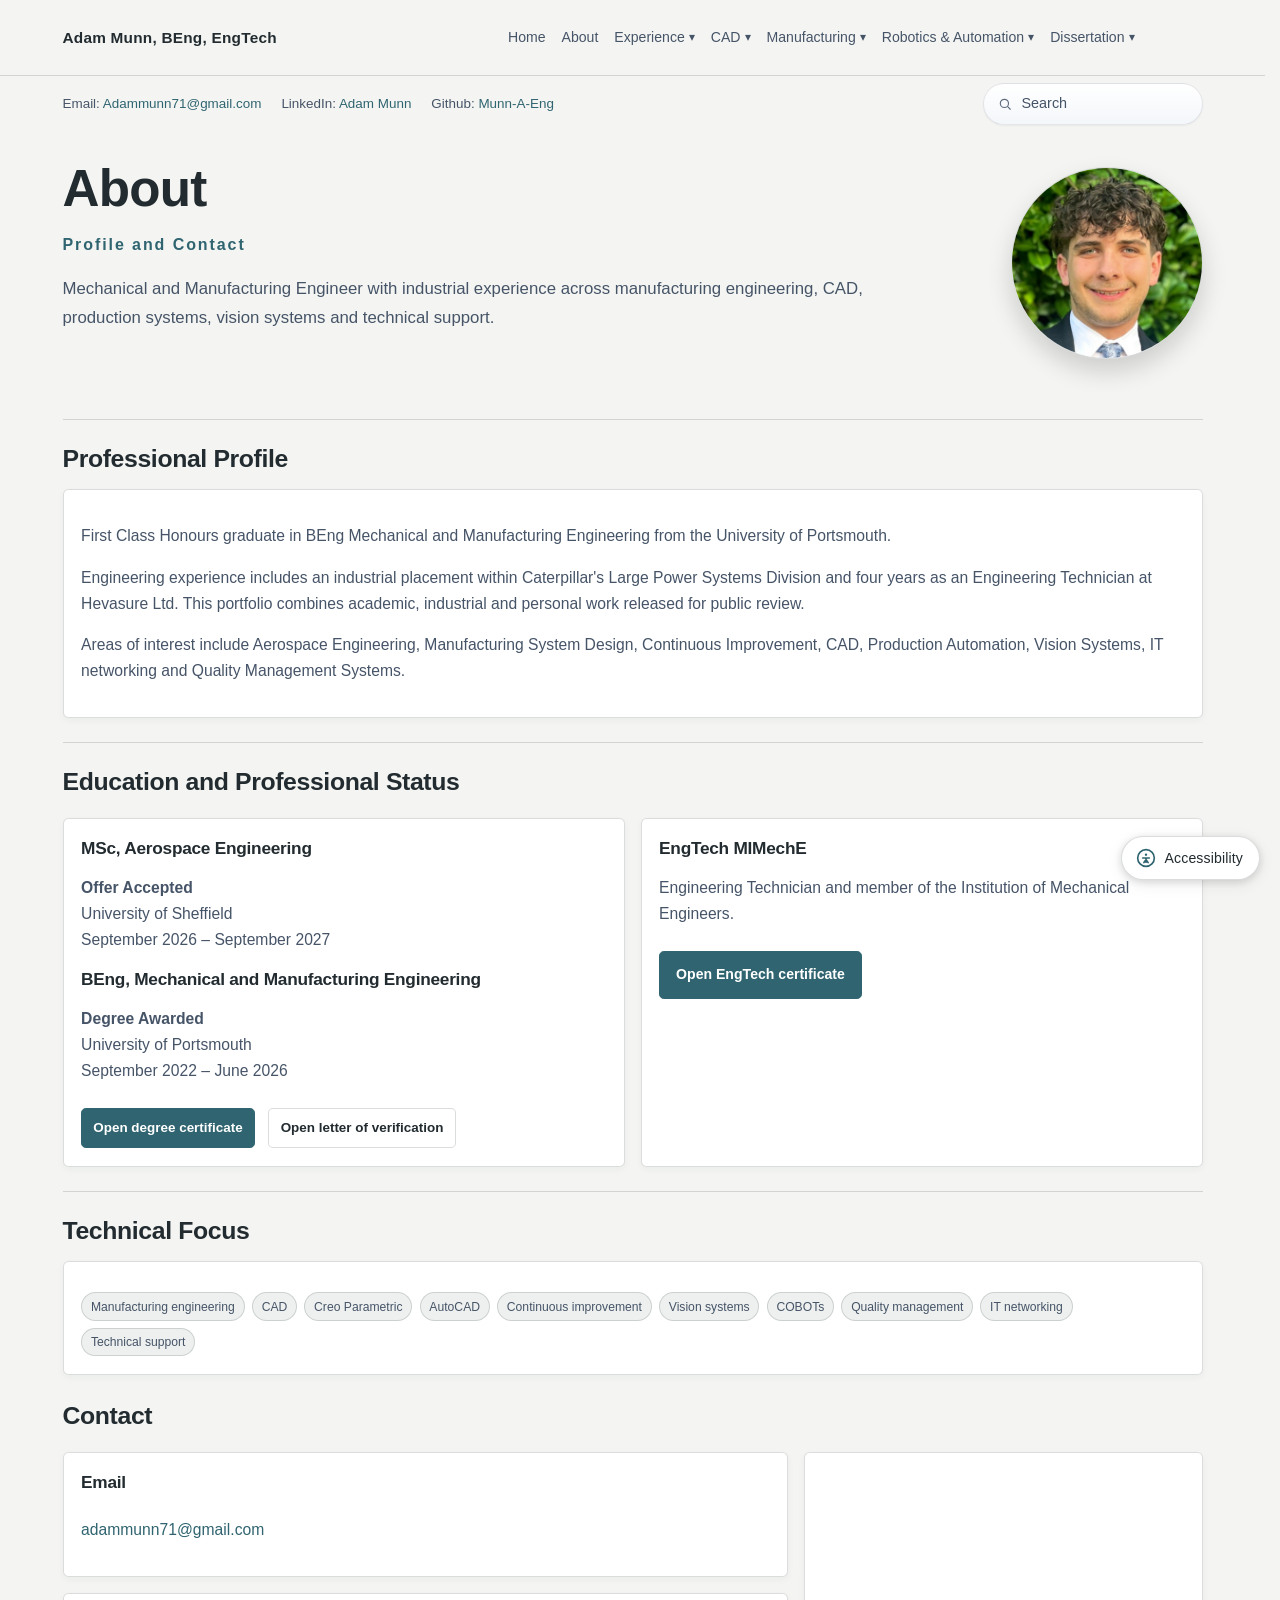
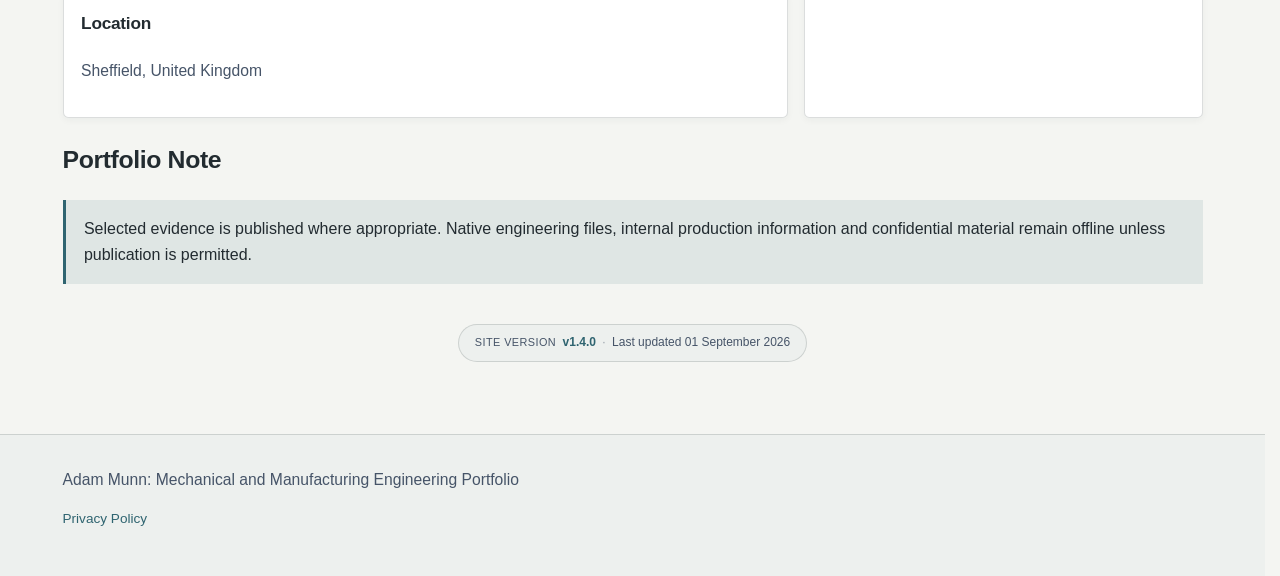
==== commit 31efd748: "v.1.4.0: PLC accumulation conveyor simulator Adds a browser-based simulation of a three-station accu" ====
--- a/about.html
+++ b/about.html
@@ -146,8 +146,10 @@
           <a href="robotics-automation.html">Robotics &amp; Automation overview</a>
           <a href="robotics-automation.html#industrial-cobot-vision-support">Industrial COBOT and Vision-System Support</a>
           <a href="robotics-automation.html#rrt-path-planning">RRT Path-Planning Simulation</a>
+          <a href="robotics-automation.html#plc-simulation">PLC Accumulation-Conveyor Simulator</a>
           <a href="robotics-automation.html#portfolio-website-development">Portfolio Website Development</a>
           <a href="robotics-automation.html#live-data-integration">Live Data Integration</a>
+          
         </div>
       </details>
 
@@ -346,9 +348,9 @@
       <!-- Site version footer -->
       <aside class="site-version" aria-label="Site version">
         <span class="site-version-label">Site version</span>
-        <span class="site-version-num">v1.3.0</span>
+        <span class="site-version-num">v1.4.0</span>
         <span class="site-version-sep">·</span>
-        <span class="site-version-date">Last updated 29 August 2026</span>
+        <span class="site-version-date">Last updated 01 September 2026</span>
       </aside>
   </main>
 	<!-- Site Footer -->
@@ -363,6 +365,7 @@
   <script src="scripts/search.js" defer></script>
   <script src="scripts/accessibility.js" defer></script>
   <script src="scripts/mobile-nav.js" defer></script>
+  <script src="scripts/nav-hover.js" defer></script>
   <script src="https://platform.linkedin.com/badges/js/profile.js" async defer type="text/javascript"></script>
 </body>
 </html>
--- a/assets/styles.css
+++ b/assets/styles.css
@@ -2870,4 +2870,281 @@
   clip: rect(0, 0, 0, 0);
   white-space: nowrap;
   border: 0;
+}
+/* ============================================================
+   PLC accumulation-conveyor simulator — consolidated (Stage 3C)
+   ============================================================ */
+.plc-sim {
+  display: block;
+  margin-top: 1.5rem;
+  padding: 1rem;
+  background: var(--panel);
+  border: 1px solid var(--border);
+  border-radius: 0.35rem;
+}
+
+.plc-sim__header {
+  display: flex; align-items: baseline; justify-content: space-between;
+  flex-wrap: wrap; gap: 0.5rem 1rem; margin-bottom: 0.5rem;
+}
+.plc-sim__title { margin: 0; font-size: 1.05rem; }
+
+.plc-sim__status-wrap {
+  display: inline-flex; align-items: baseline; gap: 0.4rem;
+  font-size: 0.8rem;
+  font-family: ui-monospace, "SF Mono", Menlo, Consolas, monospace;
+}
+.plc-sim__status-label { color: var(--muted); font-family: inherit; }
+.plc-sim__status { color: var(--muted); font-variant-numeric: tabular-nums; }
+.plc-sim__status.is-run   { color: #2f7a4a; }
+.plc-sim__status.is-fault { color: #b04a3a; font-weight: 600; }
+
+/* Plain-language activity strip */
+.plc-sim__activity {
+  margin: 0.6rem 0 0.75rem;
+  padding: 0.55rem 0.75rem;
+  background: var(--panel-soft);
+  border-left: 3px solid var(--accent);
+  border-radius: 0.25rem;
+  font-size: 0.9rem;
+  color: var(--text);
+}
+.plc-sim__activity.is-warn  { border-left-color: #d4a017; }
+.plc-sim__activity.is-fault { border-left-color: #c0392b; }
+
+/* HMI */
+.plc-sim__hmi {
+  width: 100%; height: auto; display: block;
+  background: var(--panel-soft);
+  border: 1px solid var(--border);
+  border-radius: 0.35rem;
+}
+.plc-sim__hmi text { font-family: inherit; font-size: 11px; fill: var(--text); }
+
+.plc-sim__zone-rect { fill: var(--panel); stroke: var(--border); stroke-width: 1; }
+.plc-sim__zone-rect.is-driven { fill: var(--accent-soft); }
+.plc-sim__zone-rect.is-backup { fill: #f7e4b8; }
+
+.plc-sim__beam { stroke: var(--muted); stroke-width: 1; stroke-dasharray: 3 3; opacity: 0.7; }
+.plc-sim__beam.is-broken { stroke: #d4a017; stroke-width: 2; stroke-dasharray: none; opacity: 1; }
+
+.plc-sim__item { stroke: var(--text); stroke-width: 1; cursor: pointer; transition: stroke-width 0.1s, stroke 0.1s; }
+.plc-sim__item.type-A { fill: var(--accent); }
+.plc-sim__item.type-B { fill: #c46b3a; }
+.plc-sim__item.type-UNKNOWN { fill: #7a7a7a; }
+.plc-sim__item:hover { stroke: #b04a3a; stroke-width: 2.5; }
+
+.plc-sim__item-label { font-size: 11px; font-weight: 600; fill: #fff; text-anchor: middle; pointer-events: none; }
+
+.plc-sim__lamp { stroke: var(--border); stroke-width: 1; fill: var(--panel-soft); }
+.plc-sim__lamp.is-on-run   { fill: #4aa870; }
+.plc-sim__lamp.is-on-fault { fill: #d4534a; }
+
+.plc-sim__reject-chute { fill: none; stroke: var(--border); stroke-width: 1; stroke-dasharray: 4 3; }
+
+/* Guided tour */
+.plc-sim__tour {
+  display: flex; flex-wrap: wrap; align-items: center;
+  gap: 0.4rem 0.6rem; margin-top: 0.75rem;
+  padding: 0.5rem 0.6rem;
+  background: var(--panel-soft);
+  border: 1px solid var(--border);
+  border-radius: 0.35rem;
+}
+.plc-sim__tour-label { color: var(--muted); font-size: 0.85rem; margin-right: 0.25rem; }
+
+/* Collapsible sections */
+.plc-sim__section {
+  margin-top: 0.5rem;
+  border: 1px solid var(--border);
+  border-radius: 0.35rem;
+  background: var(--panel);
+}
+.plc-sim__section > summary {
+  padding: 0.55rem 0.75rem;
+  cursor: pointer;
+  font-weight: 600;
+  font-size: 0.9rem;
+  color: var(--text);
+  list-style: none;
+}
+.plc-sim__section > summary::-webkit-details-marker { display: none; }
+.plc-sim__section > summary::before {
+  content: '▸'; display: inline-block; width: 1em;
+  color: var(--muted); transition: transform 0.15s;
+}
+.plc-sim__section[open] > summary::before { transform: rotate(90deg); }
+.plc-sim__section > summary:hover { background: var(--panel-soft); }
+
+.plc-sim__section-body { padding: 0.75rem; border-top: 1px solid var(--border); }
+
+/* Operator controls */
+.plc-sim__controls { display: flex; flex-wrap: wrap; gap: 0.4rem; }
+.plc-sim__controls .button[data-plc-btn="estop"] { background: #c0392b; color: #fff; border-color: #a5321f; }
+.plc-sim__controls .button[data-plc-btn="estop"]:hover { background: #a5321f; }
+.plc-sim__controls .button[data-plc-estop-btn].is-tripped {
+  background: var(--panel-soft); color: #c0392b; border: 2px dashed #c0392b;
+}
+
+/* Fault-injection */
+.plc-sim__inject { margin-top: 0.75rem; }
+.plc-sim__inject-row {
+  display: flex; flex-wrap: wrap; align-items: center;
+  gap: 0.4rem 0.6rem; margin-top: 0.4rem; font-size: 0.82rem;
+}
+.plc-sim__inject-label { color: var(--muted); min-width: 9rem; }
+.plc-sim__inject-check { display: inline-flex; align-items: center; gap: 0.3rem; color: var(--text); }
+.plc-sim__inject-hint { color: var(--muted); font-size: 0.78rem; font-style: italic; flex-basis: 100%; margin-top: 0.35rem; }
+.plc-sim__inject .button:disabled { opacity: 0.4; cursor: not-allowed; }
+
+/* Invariants */
+.plc-sim__invariants {
+  display: flex; flex-wrap: wrap; align-items: center;
+  gap: 0.35rem 0.6rem; margin-top: 0.75rem;
+  font-size: 0.78rem;
+  font-family: ui-monospace, "SF Mono", Menlo, Consolas, monospace;
+}
+.plc-sim__inv-label { color: var(--muted); }
+.plc-sim__inv {
+  padding: 0.15rem 0.5rem; border-radius: 0.25rem;
+  border: 1px solid var(--border); background: var(--panel-soft); color: var(--muted);
+}
+.plc-sim__inv.is-ok       { color: #2f7a4a; border-color: #b3d9c1; background: #eaf5ee; }
+.plc-sim__inv.is-violated { color: #b04a3a; border-color: #e6b8b0; background: #fbe9e5; font-weight: 600; }
+
+/* Program (ladder + ST) */
+.plc-sim__program { }
+.plc-sim__tabs { display: flex; gap: 0.25rem; border-bottom: 1px solid var(--border); }
+.plc-sim__tab {
+  background: transparent; border: 1px solid transparent; border-bottom: none;
+  padding: 0.4rem 0.85rem; font: inherit; font-size: 0.85rem;
+  color: var(--muted); cursor: pointer; border-radius: 0.35rem 0.35rem 0 0;
+  margin-bottom: -1px;
+}
+.plc-sim__tab:hover { color: var(--text); }
+.plc-sim__tab.is-active {
+  background: var(--panel-soft); border-color: var(--border); border-bottom-color: var(--panel-soft);
+  color: var(--text); font-weight: 600;
+}
+.plc-sim__panel {
+  display: none; padding: 0.75rem; background: var(--panel-soft);
+  border: 1px solid var(--border); border-top: none;
+  border-radius: 0 0 0.35rem 0.35rem; overflow: auto;
+}
+.plc-sim__panel.is-active { display: block; }
+
+.plc-sim__ladder-expand {
+  display: inline-flex; align-items: center; gap: 0.35rem;
+  font-size: 0.78rem; color: var(--muted); margin-bottom: 0.5rem;
+}
+
+.plc-sim__ladder {
+  width: 100%; min-width: 700px; height: auto; display: block;
+  font-family: ui-monospace, "SF Mono", Menlo, Consolas, monospace;
+}
+.plc-sim__ladder text { fill: var(--text); font-size: 10px; }
+.plc-sim__lad-rail  { stroke: var(--text);   stroke-width: 1.5; }
+.plc-sim__lad-wire  { stroke: var(--border); stroke-width: 1; fill: none; }
+.plc-sim__lad-bar   { stroke: var(--text);   stroke-width: 1.5; }
+.plc-sim__lad-slash { stroke: var(--text);   stroke-width: 1.5; }
+.plc-sim__lad-contact line, .plc-sim__lad-coil line, .plc-sim__lad-coil path { stroke: var(--text); stroke-width: 1; fill: none; }
+.plc-sim__lad-block  rect { fill: var(--panel); stroke: var(--text); stroke-width: 1; }
+.plc-sim__lad-block  line { stroke: var(--border); stroke-width: 1; }
+.plc-sim__lad-contact.is-live line,
+.plc-sim__lad-contact.is-live .plc-sim__lad-bar { stroke: #2f7a4a; }
+.plc-sim__lad-coil.is-live line,
+.plc-sim__lad-coil.is-live path { stroke: #2f7a4a; }
+.plc-sim__lad-block.is-live rect { stroke: #2f7a4a; fill: #eaf5ee; }
+..plc-sim__lad-anno {
+  font-size: 10px !important;
+  fill: var(--accent) !important;
+  font-style: normal;
+  font-weight: 600;
+}
+.plc-sim__lad-legend text { font-size: 10px; }
+.plc-sim__lad-legend { padding-bottom: 8px; }
+
+.plc-sim__st { margin: 0; font-family: ui-monospace, "SF Mono", Menlo, Consolas, monospace; font-size: 0.78rem; color: var(--text); background: transparent; overflow: auto; }
+.plc-sim__st code { color: inherit; }
+
+/* Tag readout */
+.plc-sim__tags {
+  display: grid;
+  grid-template-columns: repeat(auto-fill, minmax(180px, 1fr));
+  gap: 0.15rem 0.75rem;
+  font-family: ui-monospace, "SF Mono", Menlo, Consolas, monospace;
+  font-size: 0.75rem;
+  color: var(--text);
+}
+.plc-sim__tag { display: flex; justify-content: space-between; padding: 0.1rem 0.35rem; border-bottom: 1px dotted var(--border); }
+.plc-sim__tag-name { color: var(--muted); }
+.plc-sim__tag-val  { font-variant-numeric: tabular-nums; }
+.plc-sim__tag-val.is-hi { color: #2f7a4a; font-weight: 600; }
+
+/* Methodology */
+.plc-sim__method { font-size: 0.9rem; color: var(--text); }
+.plc-sim__method h5 { margin: 0.75rem 0 0.25rem; font-size: 0.9rem; }
+.plc-sim__method p { margin: 0.35rem 0; }
+.plc-sim__method ol, .plc-sim__method ul { margin: 0.35rem 0 0.5rem 1.25rem; }
+.plc-sim__method code { font-size: 0.85em; background: var(--panel-soft); padding: 0.05rem 0.3rem; border-radius: 0.2rem; }
+
+/* Mobile */
+@media (max-width: 780px) {
+  .plc-sim__panel { overflow-x: auto; }
+  .plc-sim__inject-label { min-width: 0; width: 100%; }
+  .plc-sim__tour-label   { width: 100%; }
+}
+
+@media (prefers-reduced-motion: reduce) {
+  .plc-sim__item { transition: none !important; }
+}
+
+/* PLC — Stage 3C Part 3: narration overlay */
+.plc-sim__narration {
+  display: flex;
+  align-items: center;
+  justify-content: space-between;
+  gap: 0.75rem;
+  margin: 0.5rem 0 0.75rem;
+  padding: 0.6rem 0.75rem;
+  background: var(--accent);
+  color: #fff;
+  border-radius: 0.35rem;
+  font-size: 0.9rem;
+  line-height: 1.35;
+  animation: plcNarrationIn 0.25s ease-out;
+}
+.plc-sim__narration.is-warn  { background: #d4a017; color: #241a00; }
+.plc-sim__narration.is-fault { background: #c0392b; color: #fff; }
+.plc-sim__narration-text { flex: 1; }
+.plc-sim__narration-dismiss {
+  background: transparent;
+  border: 1px solid currentColor;
+  color: inherit;
+  cursor: pointer;
+  font-size: 0.85rem;
+  line-height: 1;
+  padding: 0.15rem 0.5rem;
+  border-radius: 0.25rem;
+  font: inherit;
+}
+.plc-sim__narration-dismiss:hover { background: rgba(255,255,255,0.15); }
+
+@keyframes plcNarrationIn {
+  from { opacity: 0; transform: translateY(-4px); }
+  to   { opacity: 1; transform: translateY(0); }
+}
+
+@media (prefers-reduced-motion: reduce) {
+  .plc-sim__narration { animation: none; }
+}
+/* Selected Work grid: force 3 columns so 6 cards fill 2 clean rows */
+.grid.grid--selected-work {
+  grid-template-columns: repeat(3, 1fr);
+}
+@media (max-width: 900px) {
+  .grid.grid--selected-work { grid-template-columns: repeat(2, 1fr); }
+}
+@media (max-width: 600px) {
+  .grid.grid--selected-work { grid-template-columns: 1fr; }
 }
